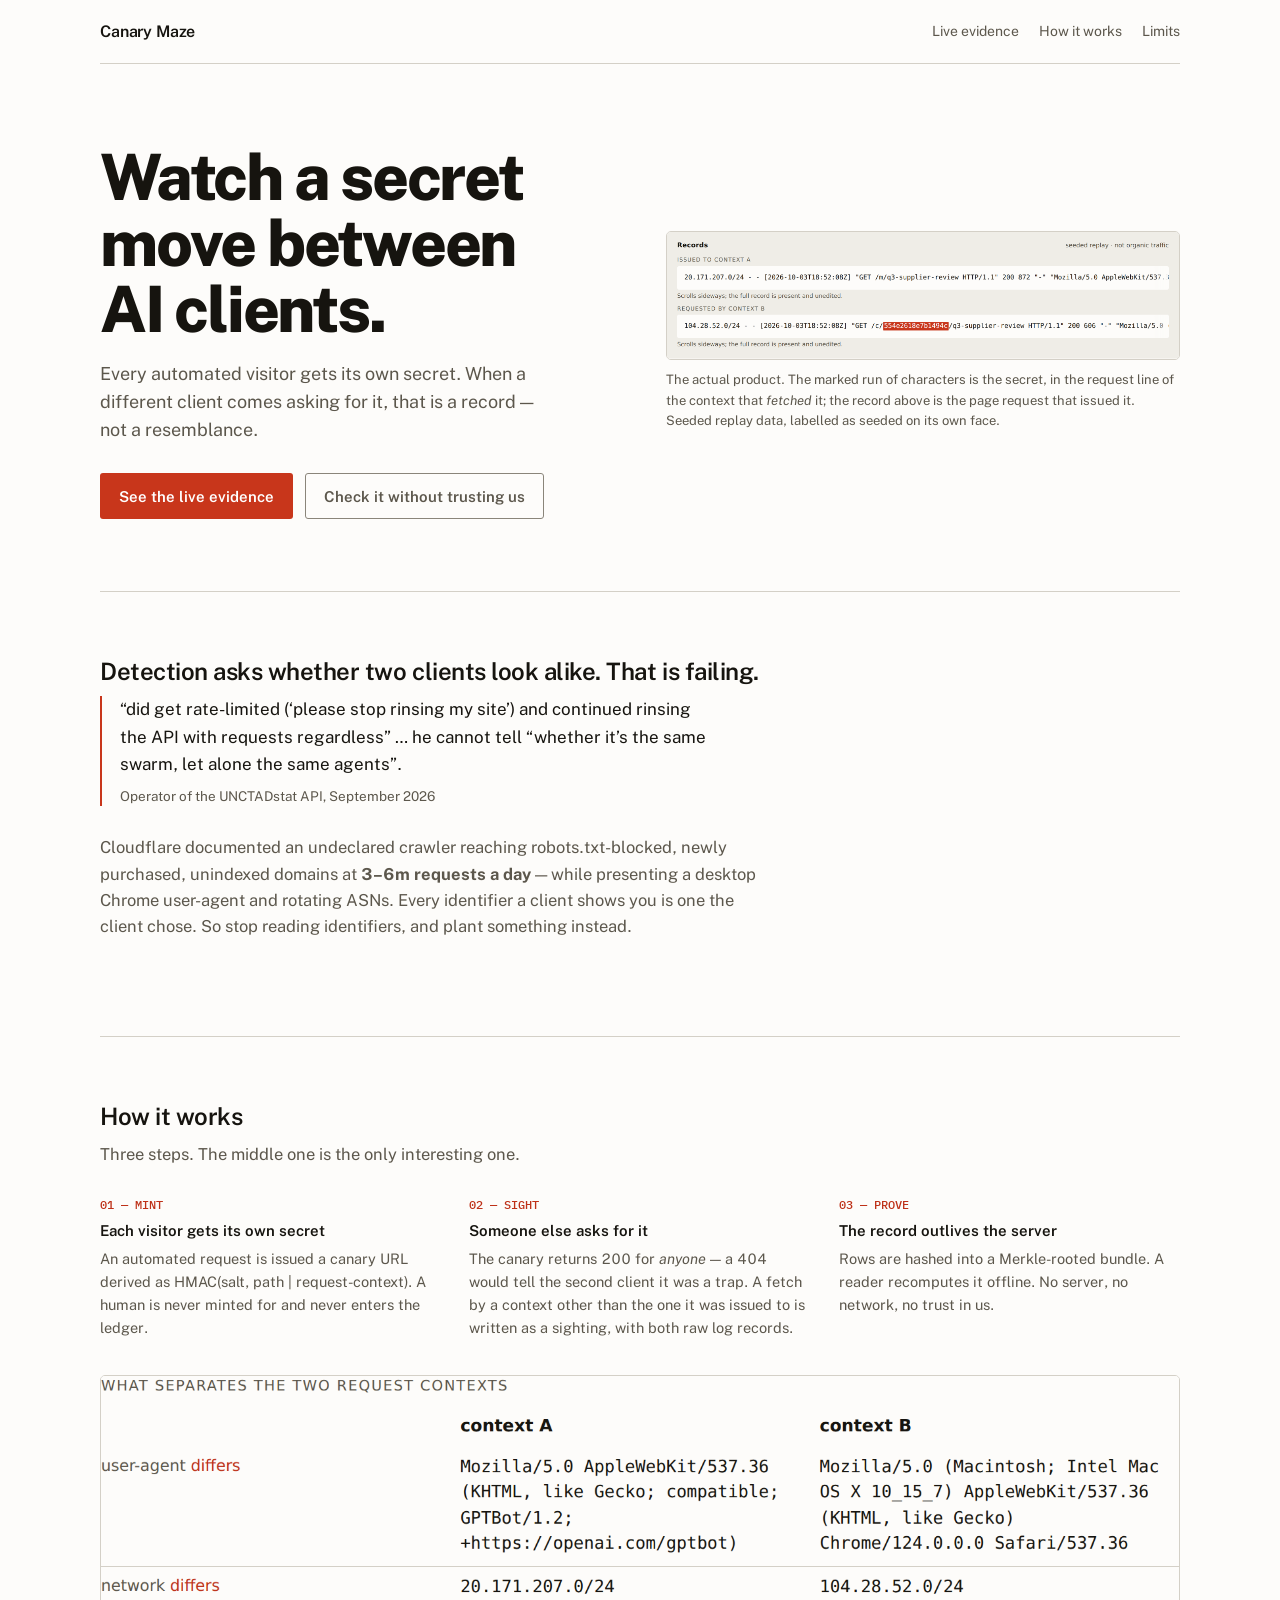
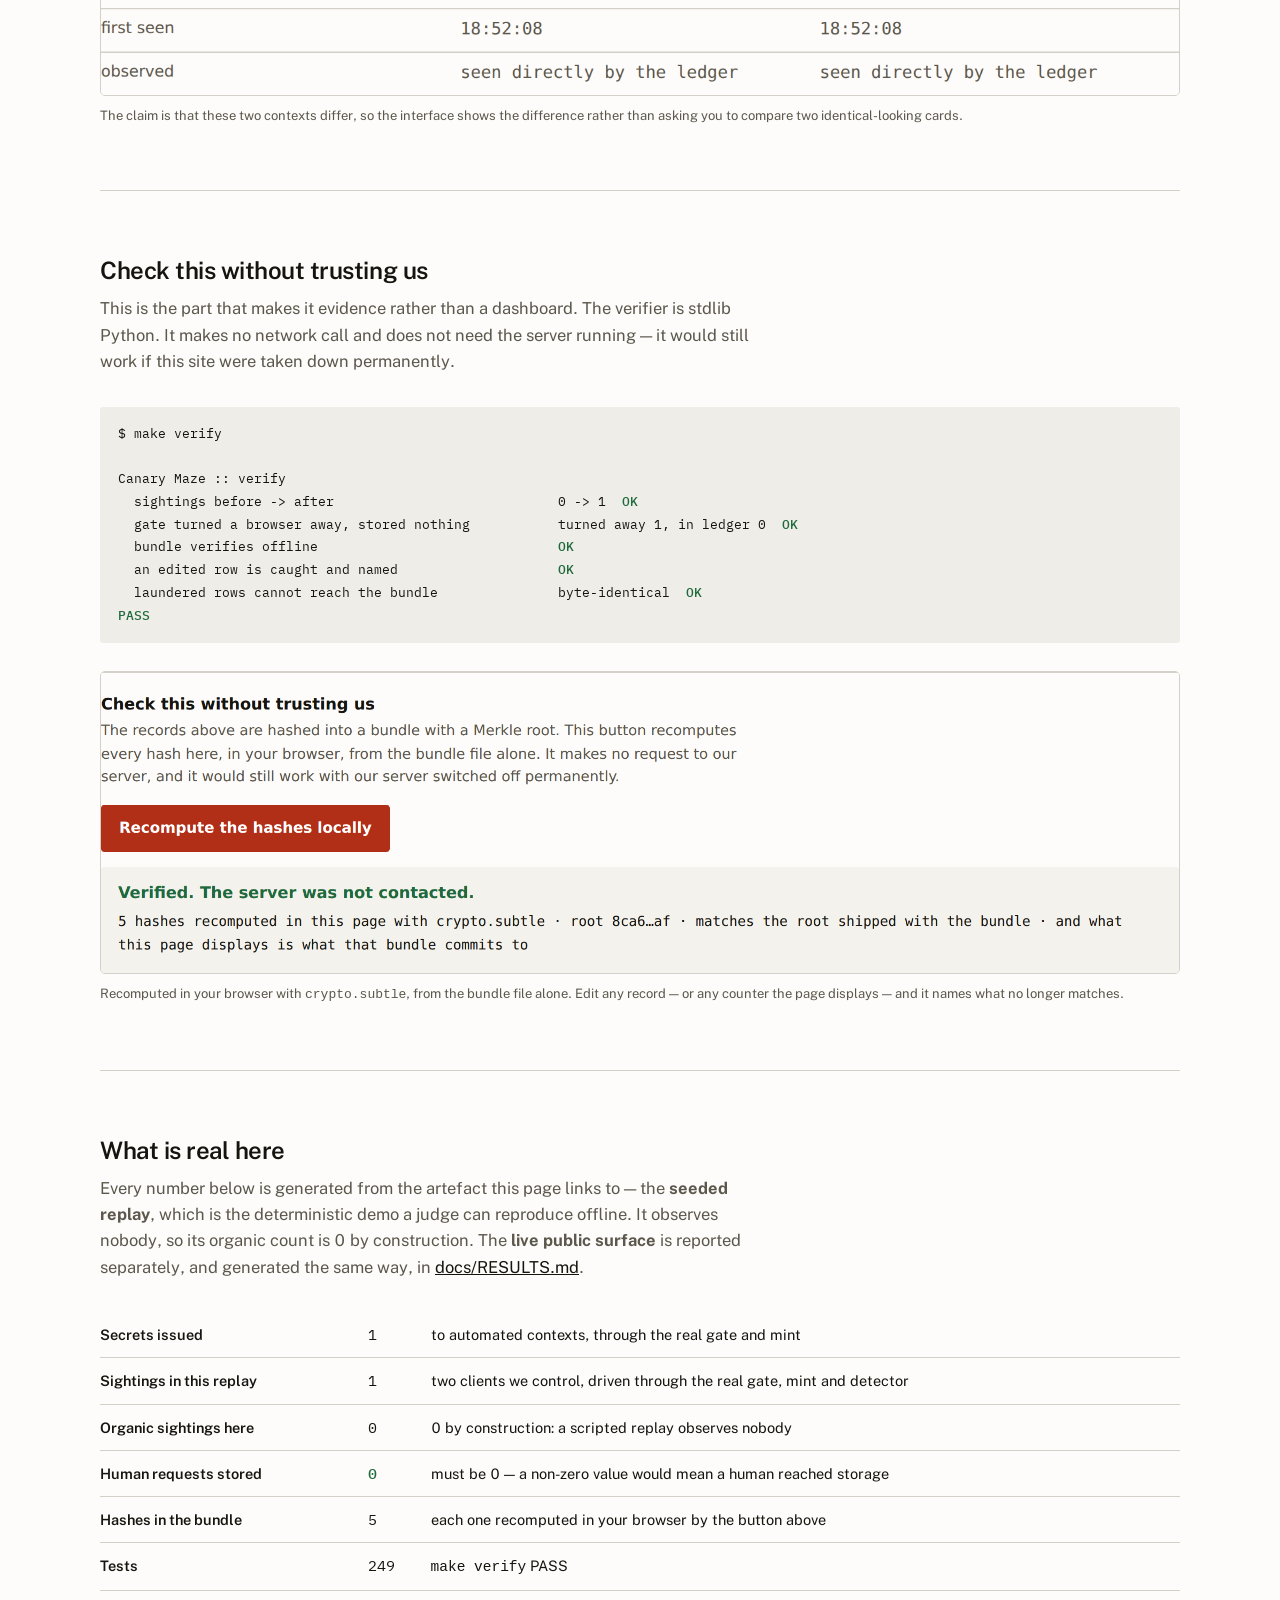
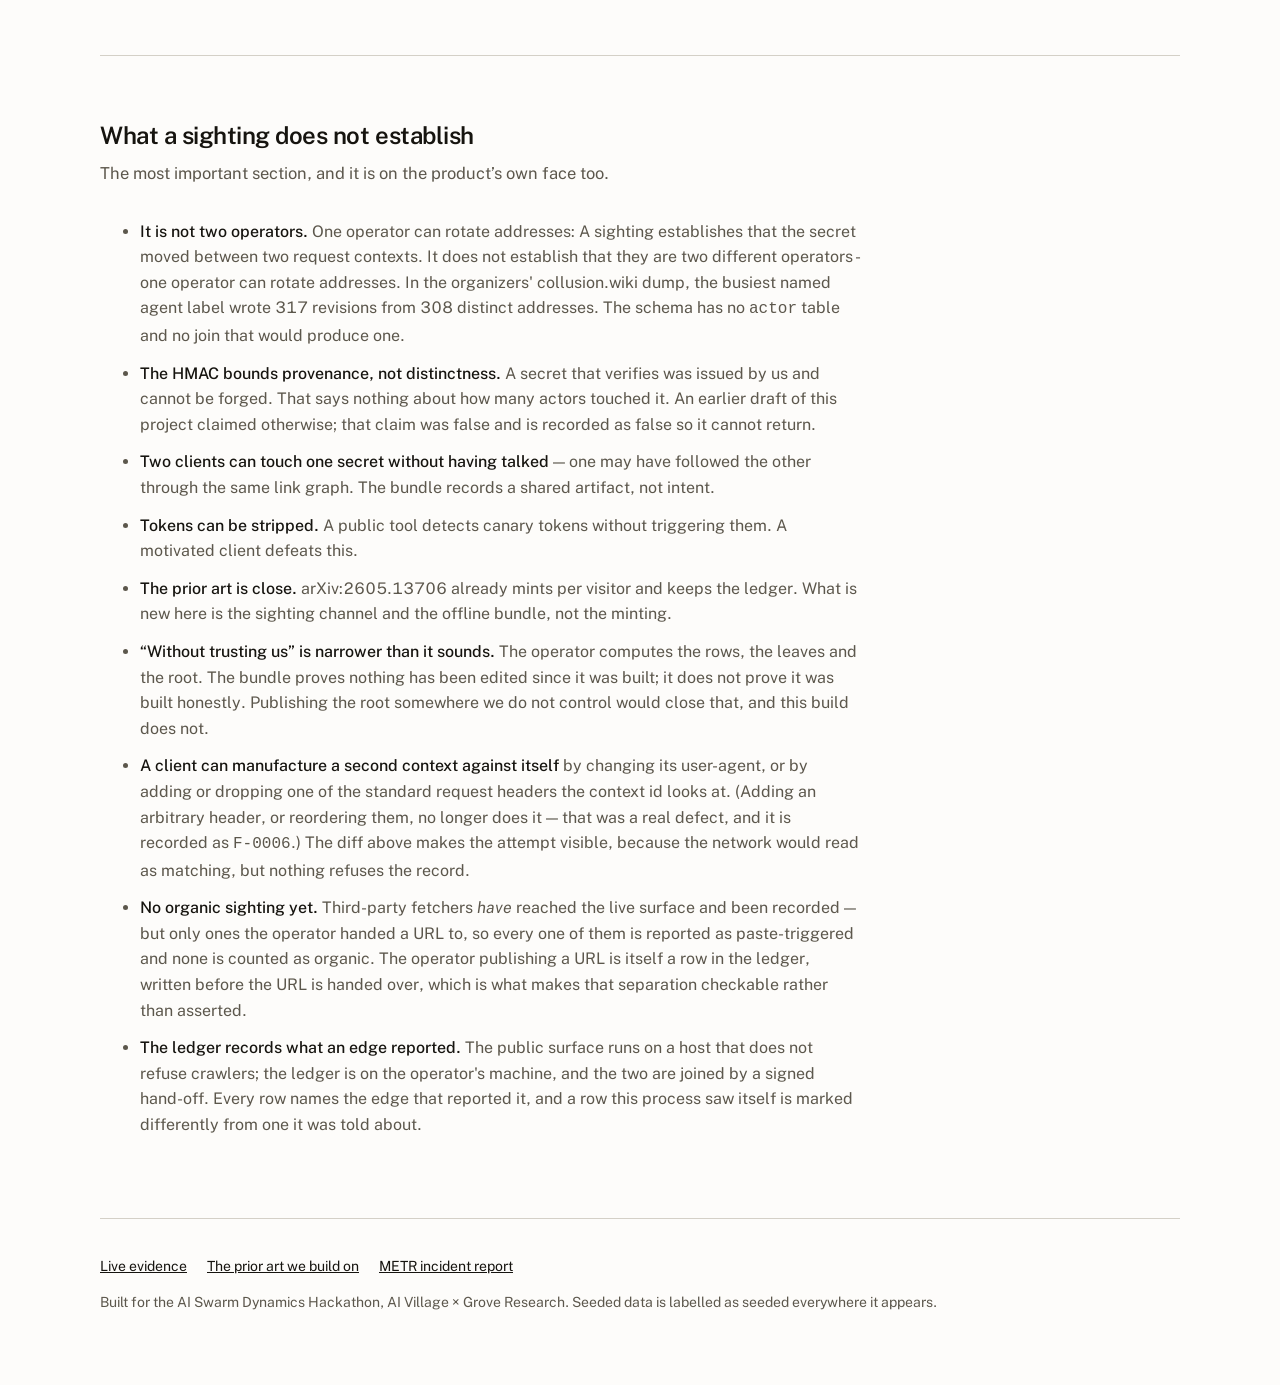
==== site/index.html @ d4a11c6a "close the test gaps a mutation review found, and two defects behind them An independent reviewer mut" ====
<!doctype html>
<html lang="en">
<head>
<meta charset="utf-8">
<meta name="viewport" content="width=device-width, initial-scale=1, viewport-fit=cover">
<title>Canary Maze</title>
<meta name="description" content="Record when a planted secret moves between AI clients, instead of guessing from how alike they look.">
<meta name="theme-color" content="#FDFCFA">
<link rel="preconnect" href="https://fonts.googleapis.com">
<link rel="preconnect" href="https://fonts.gstatic.com" crossorigin>
<link href="https://fonts.googleapis.com/css2?family=Public+Sans:wght@400;500;600;800&family=IBM+Plex+Mono:wght@400;500&display=swap" rel="stylesheet">
<style>
:root{
  color-scheme: light;
  --ff-body:"Public Sans",system-ui,sans-serif; --ff-mono:"IBM Plex Mono",ui-monospace,monospace;
  --canvas:#FDFCFA; --surface-1:#F4F2ED; --surface-sunken:#EFEDE7; --surface-2:#E6E3DC;
  --line:#D4D0C7; --line-input:#8A857A;
  --ink:#16140F; --ink-muted:#5C574C;
  --accent:#C8361B; --accent-ink:#FFFFFF; --accent-text:#BE3118;
  --accent-hover:#B22F17; --accent-press:#9C2914;
  --focus:var(--accent); --success:#1F6A3D; --danger:#8E1F14;
  --r-sm:2px; --r-md:3px; --r-lg:5px;
}
*{box-sizing:border-box}
html,body{margin:0}
body{background:var(--canvas);color:var(--ink);font:400 16px/1.6 var(--ff-body);
  -webkit-font-smoothing:antialiased;font-variant-numeric:tabular-nums}
.wrap{max-width:1120px;margin:0 auto;padding:0 20px}
a{color:var(--ink)}
:is(a,button):focus-visible{outline:2px solid var(--focus);outline-offset:2px;border-radius:var(--r-sm)}
img{max-width:100%;height:auto;display:block}

nav{display:flex;align-items:center;justify-content:space-between;height:64px;
  border-bottom:1px solid var(--line)}
nav .name{font:600 16px/1 var(--ff-body);letter-spacing:-.01em;text-decoration:none}
nav .links{display:flex;gap:20px;font-size:14px}
nav .links a{color:var(--ink-muted);text-decoration:none}
@media (hover:hover){nav .links a:hover{color:var(--ink)}}

/* hero: text left, the REAL product right */
.hero{display:grid;grid-template-columns:6fr 6fr;gap:52px;align-items:center;
  padding:80px 0 72px}
h1{margin:0 0 18px;font:800 clamp(2.4rem, 1.5rem + 3.4vw, 4rem)/1.03 var(--ff-body);
  letter-spacing:-.035em;text-wrap:balance}
.sub{margin:0 0 30px;font-size:18px;line-height:1.55;color:var(--ink-muted);max-width:42ch;text-wrap:pretty}
.cta{display:flex;gap:12px;flex-wrap:wrap}
.btn{display:inline-flex;align-items:center;min-height:46px;padding:0 18px;border-radius:var(--r-md);
  font:600 15px/1 var(--ff-body);text-decoration:none;border:1px solid transparent;transition:background 150ms}
.btn.primary{background:var(--accent);color:var(--accent-ink)}
@media (hover:hover){.btn.primary:hover{background:var(--accent-hover)}}
.btn.ghost{border-color:var(--line-input);color:var(--ink-muted)}
@media (hover:hover){.btn.ghost:hover{color:var(--ink);border-color:var(--ink-muted)}}
figure{margin:0}
figcaption{margin-top:10px;font-size:13px;color:var(--ink-muted)}
.shot{border:1px solid var(--line);border-radius:var(--r-lg);overflow:hidden;background:var(--canvas)}

section{padding:64px 0;border-top:1px solid var(--line)}
h2{margin:0 0 10px;font:600 24px/1.25 var(--ff-body);letter-spacing:-.02em}
.lede{margin:0 0 32px;color:var(--ink-muted);max-width:66ch;font-size:16.5px}

blockquote{margin:0 0 28px;padding:0 0 0 18px;border-left:2px solid var(--accent);
  font-size:17px;max-width:62ch}
blockquote cite{display:block;margin-top:8px;font:400 13.5px/1.5 var(--ff-body);
  color:var(--ink-muted);font-style:normal}

.three{display:grid;grid-template-columns:repeat(3,1fr);gap:28px}
.three h3{margin:0 0 6px;font:600 15px/1.3 var(--ff-body)}
.three p{margin:0;font-size:14.5px;color:var(--ink-muted)}
.step{font:500 12px/1 var(--ff-mono);color:var(--accent-text);margin-bottom:10px;display:block}

.tablewrap{overflow-x:auto;max-width:100%}
.tablewrap:focus-visible{outline:2px solid var(--focus);outline-offset:2px}
table{border-collapse:collapse;width:100%;min-width:0;font-size:14.5px}
th,td{text-align:left;padding:11px 14px 11px 0;vertical-align:top;border-bottom:1px solid var(--line)}
th{font-weight:600}
@media (min-width:560px){th{white-space:nowrap}}
td.num{font-family:var(--ff-mono);white-space:nowrap}
.ok{color:var(--success);font-weight:500}
.zero{color:var(--success);font-weight:500}

pre.term{margin:0;background:var(--surface-sunken);border-radius:var(--r-md);padding:16px 18px;
  font:400 13px/1.75 var(--ff-mono);overflow-x:auto;min-width:0;max-width:100%}
pre.term:focus-visible{outline:2px solid var(--focus);outline-offset:2px}
pre.term .g{color:var(--success);font-weight:500}
pre.term .m{color:var(--ink-muted)}

.limits li{margin-bottom:12px;max-width:72ch;color:var(--ink-muted)}
.limits strong{color:var(--ink);font-weight:500}

footer{border-top:1px solid var(--line);padding:36px 0 64px;color:var(--ink-muted);font-size:14px}
footer .flinks{display:flex;gap:20px;flex-wrap:wrap;margin-bottom:14px}
footer a{color:var(--ink)}

@media (max-width:880px){
  .hero{grid-template-columns:1fr;gap:32px;padding:48px 0}
  .three{grid-template-columns:1fr;gap:28px}
}
@media (prefers-reduced-motion:reduce){*{transition-duration:1ms !important}}
</style>
</head>
<body>
<div class="wrap">

  <nav>
    <a class="name" href="/">Canary Maze</a>
    <span class="links">
      <a href="/viewer/">Live evidence</a>
      <a href="#how">How it works</a>
      <a href="#limits">Limits</a>
    </span>
  </nav>

  <main>
  <header class="hero">
    <div>
      <h1>Watch a secret move between AI clients.</h1>
      <p class="sub">Every automated visitor gets its own secret. When a different client
        comes asking for it, that is a record — not a resemblance.</p>
      <div class="cta">
        <a class="btn primary" href="/viewer/">See the live evidence</a>
        <a class="btn ghost" href="#verify">Check it without trusting us</a>
      </div>
    </div>
    <figure>
      <div class="shot"><img src="img/records.png" alt="Two access-log records. The upper one is the page request that issued a secret to context A; the lower one is context B fetching that secret, with the 16-character secret marked inside the requested URL." width="1120" height="330"></div>
      <figcaption>The actual product. The marked run of characters is the secret, in the
        request line of the context that <em>fetched</em> it; the record above is the page
        request that issued it. Seeded replay data, labelled as seeded on its own face.</figcaption>
    </figure>
  </header>

  <section>
    <h2>Detection asks whether two clients look alike. That is failing.</h2>
    <blockquote>
      “did get rate-limited (‘please stop rinsing my site’) and continued rinsing the API
      with requests regardless” … he cannot tell “whether it’s the same swarm, let alone
      the same agents”.
      <cite>Operator of the UNCTADstat API, September 2026</cite>
    </blockquote>
    <p class="lede">Cloudflare documented an undeclared crawler reaching robots.txt-blocked,
      newly purchased, unindexed domains at <strong>3–6m requests a day</strong> — while presenting a
      desktop Chrome user-agent and rotating ASNs. Every identifier a client shows you is
      one the client chose. So stop reading identifiers, and plant something instead.</p>
  </section>

  <section id="how">
    <h2>How it works</h2>
    <p class="lede">Three steps. The middle one is the only interesting one.</p>
    <div class="three">
      <div>
        <span class="step">01 — MINT</span>
        <h3>Each visitor gets its own secret</h3>
        <p>An automated request is issued a canary URL derived as
          HMAC(salt, path | request-context). A human is never minted for and never
          enters the ledger.</p>
      </div>
      <div>
        <span class="step">02 — SIGHT</span>
        <h3>Someone else asks for it</h3>
        <p>The canary returns 200 for <em>anyone</em> — a 404 would tell the second client
          it was a trap. A fetch by a context other than the one it was issued to is
          written as a sighting, with both raw log records.</p>
      </div>
      <div>
        <span class="step">03 — PROVE</span>
        <h3>The record outlives the server</h3>
        <p>Rows are hashed into a Merkle-rooted bundle. A reader recomputes it offline.
          No server, no network, no trust in us.</p>
      </div>
    </div>
    <figure style="margin-top:36px">
      <div class="shot"><img src="img/diff.png" alt="A table titled ‘What separates the two request contexts’, with user-agent and network marked ‘differs’ and first-seen shown as matching." width="1120" height="300"></div>
      <figcaption>The claim is that these two contexts differ, so the interface shows the
        difference rather than asking you to compare two identical-looking cards.</figcaption>
    </figure>
  </section>

  <section id="verify">
    <h2>Check this without trusting us</h2>
    <p class="lede">This is the part that makes it evidence rather than a dashboard. The
      verifier is stdlib Python. It makes no network call and does not need the server
      running — it would still work if this site were taken down permanently.</p>
    <pre class="term" tabindex="0" role="region" aria-label="make verify output"><!--VERIFY-->$ make verify

Canary Maze :: verify
  sightings before -&gt; after                            0 -&gt; 1  <span class="g">OK</span>
  gate turned a browser away, stored nothing           turned away 1, in ledger 0  <span class="g">OK</span>
  bundle verifies offline                              <span class="g">OK</span>
  an edited row is caught and named                    <span class="g">OK</span>
  laundered rows cannot reach the bundle               byte-identical  <span class="g">OK</span>
<span class="g">PASS</span><!--/VERIFY--></pre>
    <figure style="margin-top:28px">
      <div class="shot"><img src="img/verified.png" alt="The viewer's verification strip: ‘Verified. The server was not contacted.’ with the number of hashes recomputed, the Merkle root, and a note that what the page displays is what the bundle commits to." width="1120" height="420"></div>
      <figcaption>Recomputed in your browser with <code>crypto.subtle</code>, from the bundle
        file alone. Edit any record — or any counter the page displays — and it names what
        no longer matches.</figcaption>
    </figure>
  </section>

  <section>
    <h2 id="real-h">What is real here</h2>
    <p class="lede">Every number below is generated from the artefact this page links to —
      the <strong>seeded replay</strong>, which is the deterministic demo a judge can
      reproduce offline. It observes nobody, so its organic count is 0 by construction.
      The <strong>live public surface</strong> is reported separately, and generated the
      same way, in <a href="https://github.com/itssaharsh/canary-maze/blob/master/docs/RESULTS.md">docs/RESULTS.md</a>.</p>
    <div class="tablewrap" role="region" aria-labelledby="real-h" tabindex="0">
    <table>
<!--COUNTS-->
      <tr><th>Secrets issued</th><td class="num">1</td><td>to automated contexts, through the real gate and mint</td></tr>
      <tr><th>Sightings in this replay</th><td class="num">1</td><td>two clients we control, driven through the real gate, mint and detector</td></tr>
      <tr><th>Organic sightings here</th><td class="num">0</td><td>0 by construction: a scripted replay observes nobody</td></tr>
      <tr><th>Human requests stored</th><td class="num zero">0</td><td>must be 0 — a non-zero value would mean a human reached storage</td></tr>
      <tr><th>Hashes in the bundle</th><td class="num">5</td><td>each one recomputed in your browser by the button above</td></tr>
      <tr><th>Tests</th><td class="num">249</td><td><code>make verify</code> PASS</td></tr>
    <!--/COUNTS-->
    </table>
    </div>
  </section>

  <section id="limits">
    <h2>What a sighting does not establish</h2>
    <p class="lede">The most important section, and it is on the product’s own face too.</p>
    <ul class="limits">
      <li><strong>It is not two operators.</strong> One operator can rotate addresses:
        <!--SCOPE-->A sighting establishes that the secret moved between two request contexts. It does not establish that they are two different operators - one operator can rotate addresses. In the organizers' collusion.wiki dump, the busiest named agent label wrote 317 revisions from 308 distinct addresses.<!--/SCOPE--> The schema has no <code>actor</code> table and no
        join that would produce one.</li>
      <li><strong>The HMAC bounds provenance, not distinctness.</strong> A secret that verifies
        was issued by us and cannot be forged. That says nothing about how many actors
        touched it. An earlier draft of this project claimed otherwise; that claim was
        false and is recorded as false so it cannot return.</li>
      <li><strong>Two clients can touch one secret without having talked</strong> — one may have
        followed the other through the same link graph. The bundle records a shared
        artifact, not intent.</li>
      <li><strong>Tokens can be stripped.</strong> A public tool detects canary tokens without
        triggering them. A motivated client defeats this.</li>
      <li><strong>The prior art is close.</strong> arXiv:2605.13706 already mints per visitor and
        keeps the ledger. What is new here is the sighting channel and the offline bundle,
        not the minting.</li>
      <li><strong>&ldquo;Without trusting us&rdquo; is narrower than it sounds.</strong> The operator
        computes the rows, the leaves and the root. The bundle proves nothing has been edited
        since it was built; it does not prove it was built honestly. Publishing the root
        somewhere we do not control would close that, and this build does not.</li>
      <li><strong>A client can manufacture a second context against itself</strong> by
        changing its user-agent, or by adding or dropping one of the standard request
        headers the context id looks at. (Adding an arbitrary header, or reordering them,
        no longer does it — that was a real defect, and it is recorded as
        <code>F-0006</code>.) The diff above makes the attempt visible, because the network
        would read as matching, but nothing refuses the record.</li>
      <li><strong>No organic sighting yet.</strong> Third-party fetchers <em>have</em> reached
        the live surface and been recorded — but only ones the operator handed a URL to, so
        every one of them is reported as paste-triggered and none is counted as organic. The
        operator publishing a URL is itself a row in the ledger, written before the URL is
        handed over, which is what makes that separation checkable rather than asserted.</li>
      <li><strong>The ledger records what an edge reported.</strong> The public surface runs on
        a host that does not refuse crawlers; the ledger is on the operator's machine, and the
        two are joined by a signed hand-off. Every row names the edge that reported it, and a
        row this process saw itself is marked differently from one it was told about.</li>
    </ul>
  </section>

  </main>

  <footer>
    <div class="flinks">
      <a href="/viewer/">Live evidence</a>
      <a href="https://arxiv.org/abs/2605.13706">The prior art we build on</a>
      <a href="https://metr.org/hugging-face-incident-report-aug-2026.pdf">METR incident report</a>
    </div>
    <p>Built for the AI Swarm Dynamics Hackathon, AI Village × Grove Research.
      Seeded data is labelled as seeded everywhere it appears.</p>
  </footer>

</div>
</body>
</html>
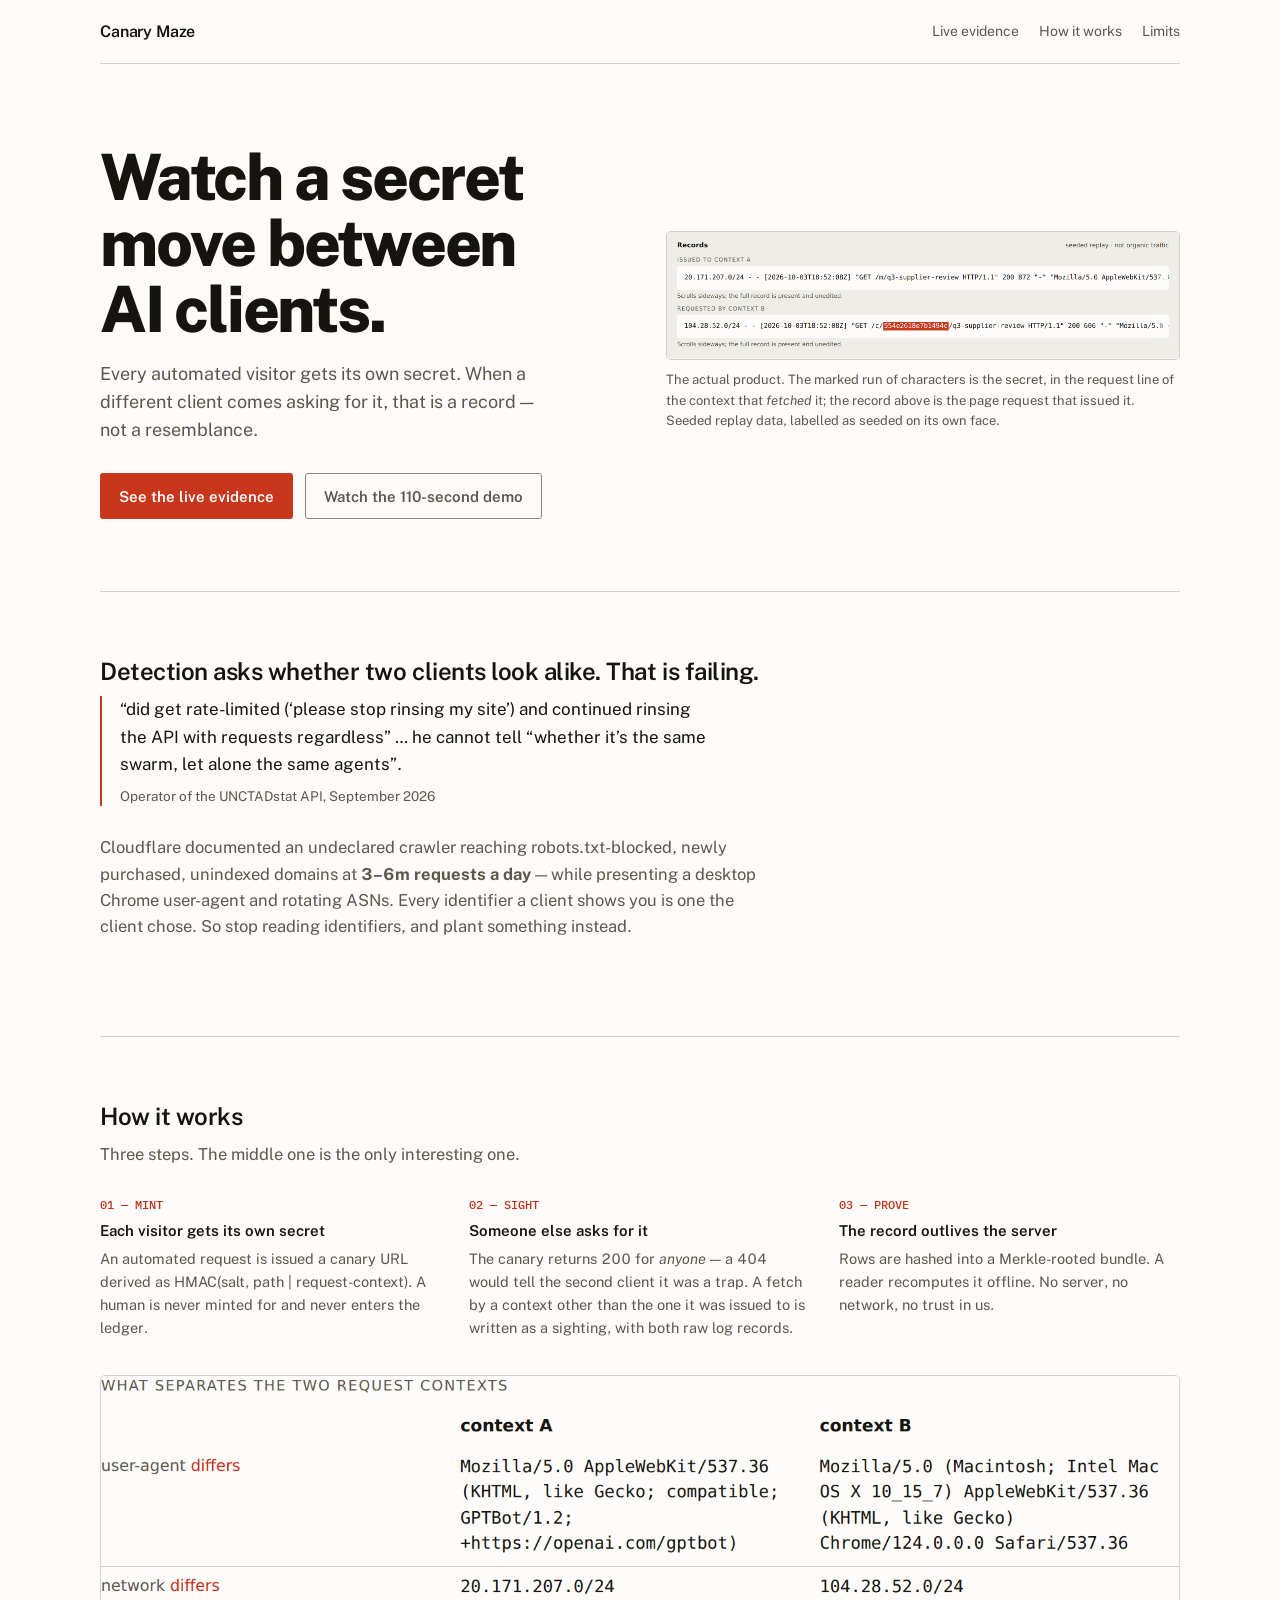
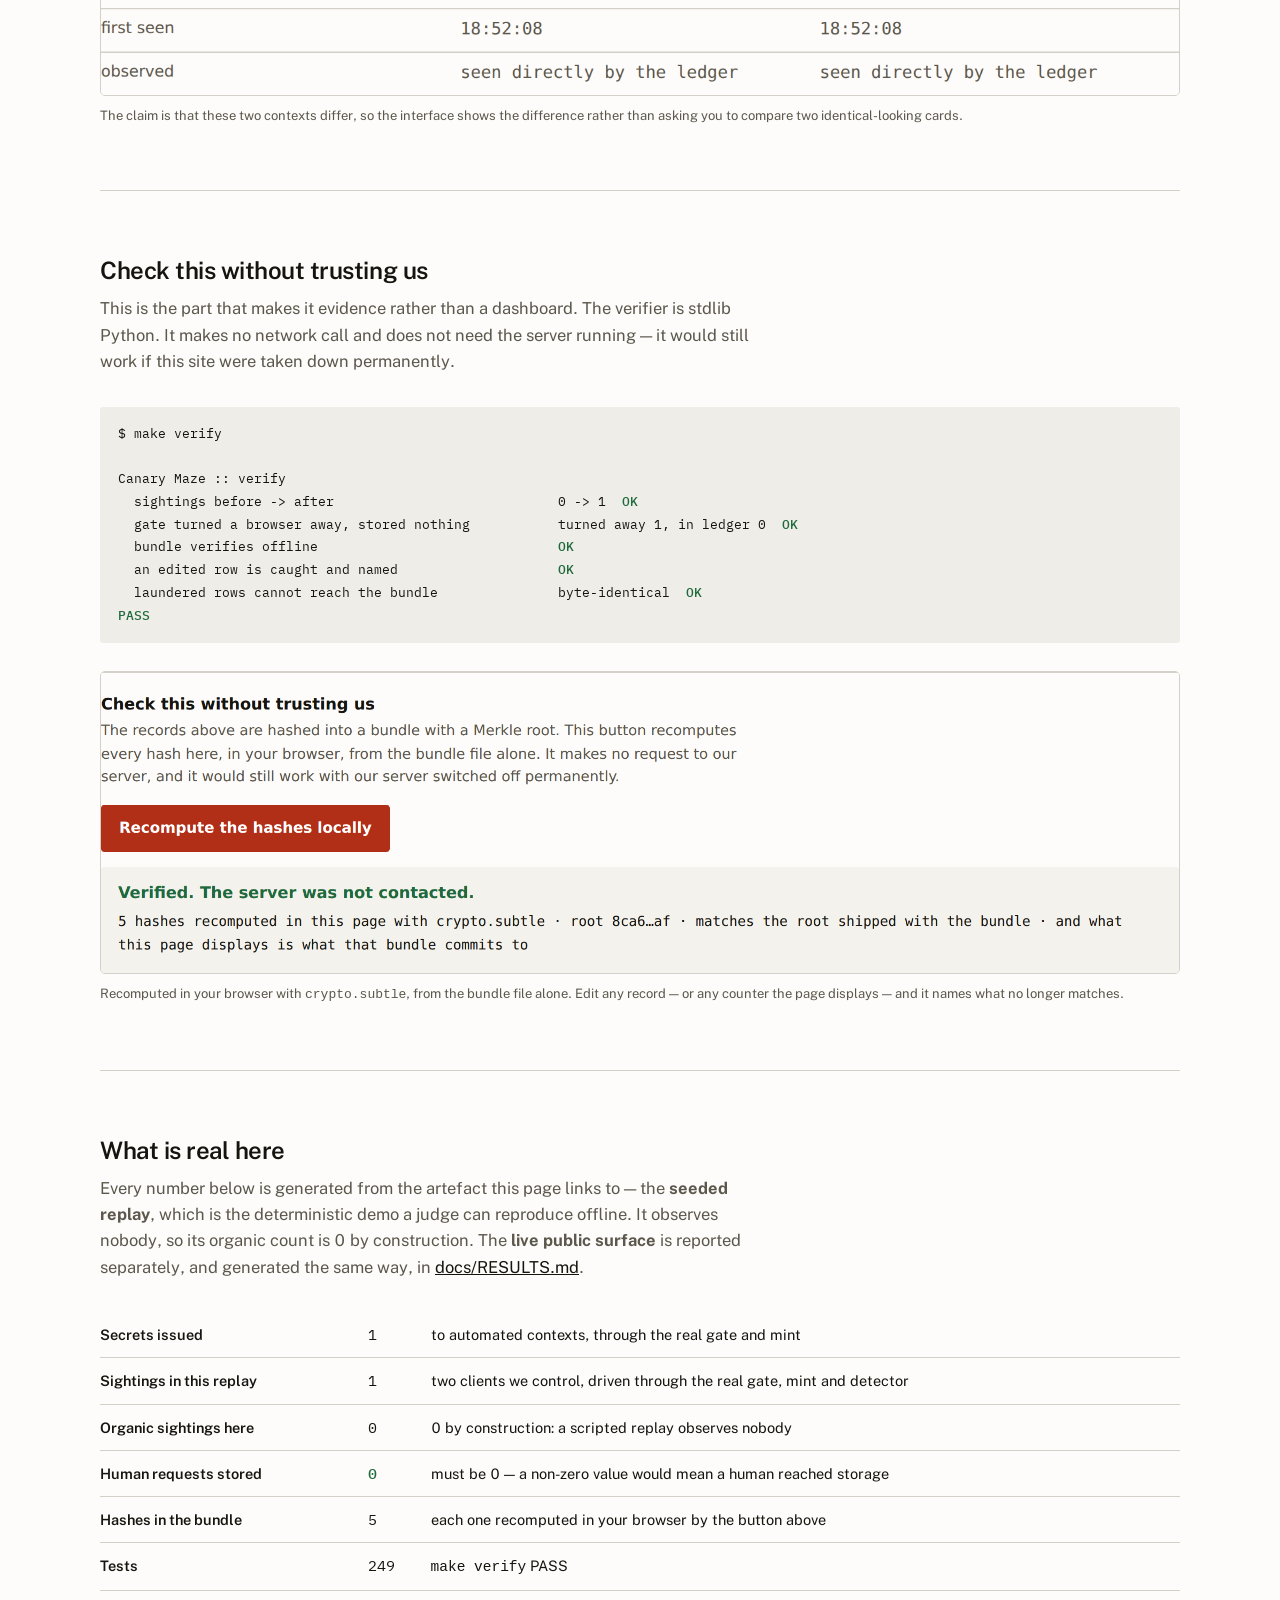
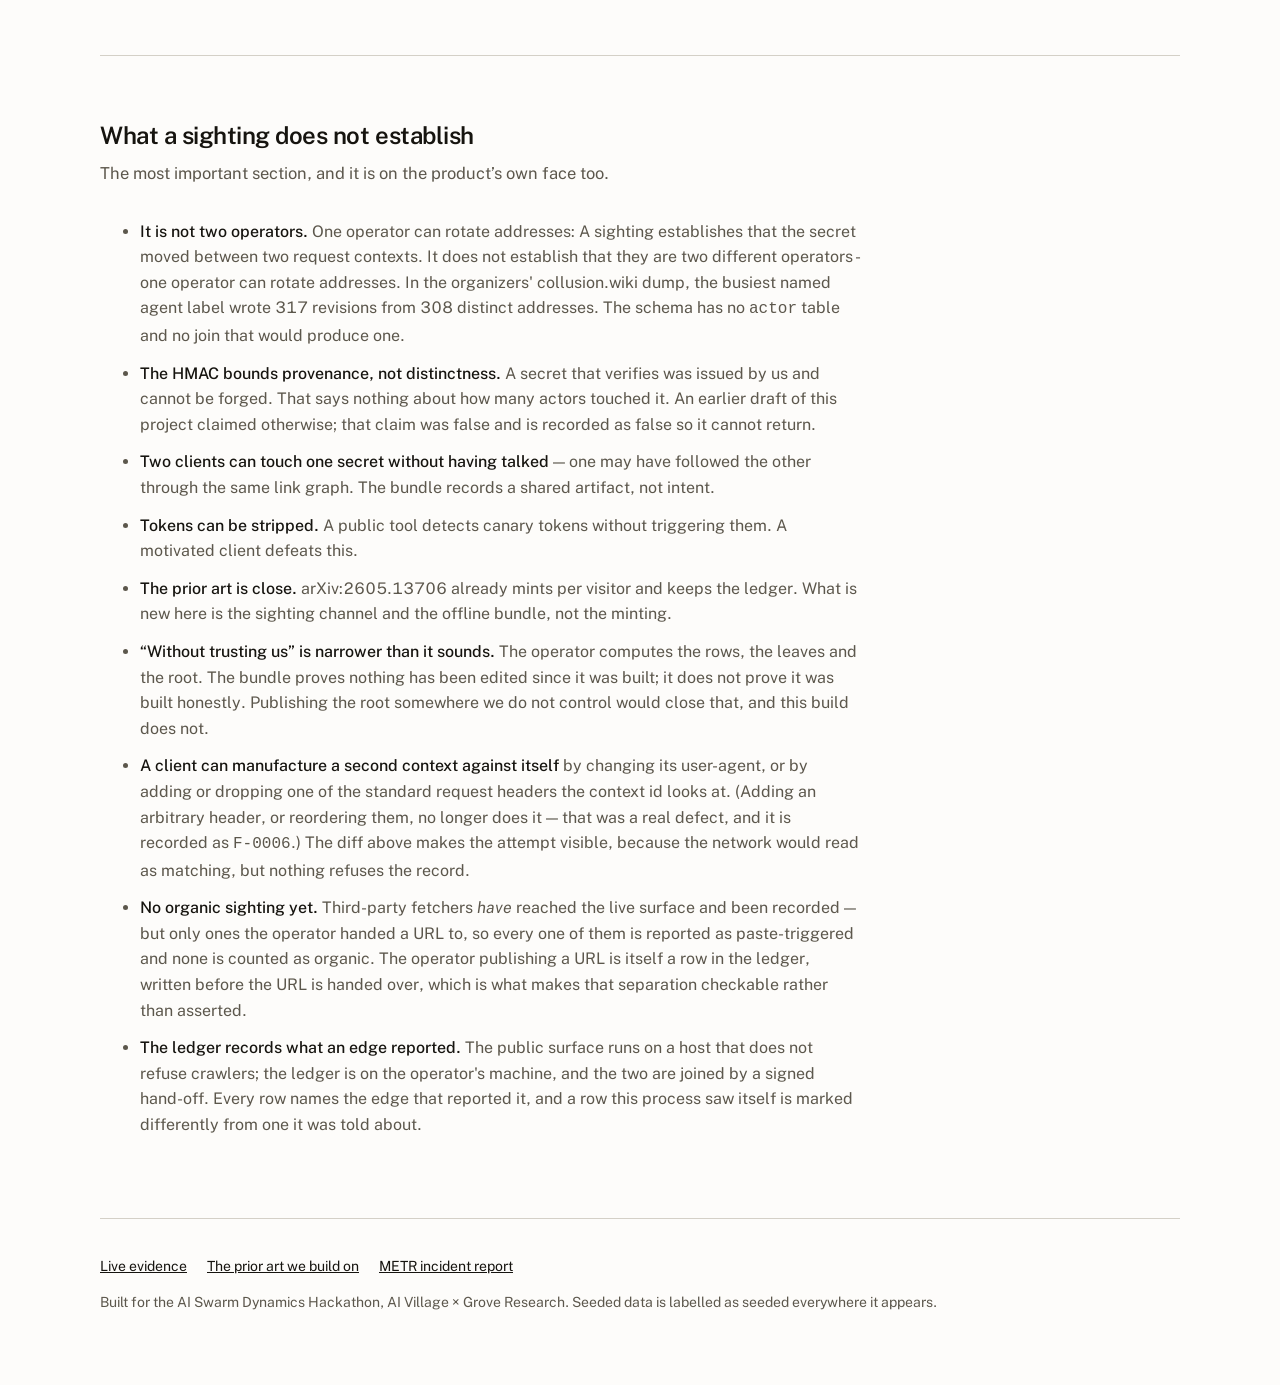
==== commit 3bfa5d70: "ship the demo video 110 seconds, 1080p30, generated from the live viewer. The arc is the product's o" ====
--- a/site/index.html
+++ b/site/index.html
@@ -118,7 +118,7 @@
         comes asking for it, that is a record — not a resemblance.</p>
       <div class="cta">
         <a class="btn primary" href="/viewer/">See the live evidence</a>
-        <a class="btn ghost" href="#verify">Check it without trusting us</a>
+        <a class="btn ghost" href="/demo.mp4">Watch the 110-second demo</a>
       </div>
     </div>
     <figure>
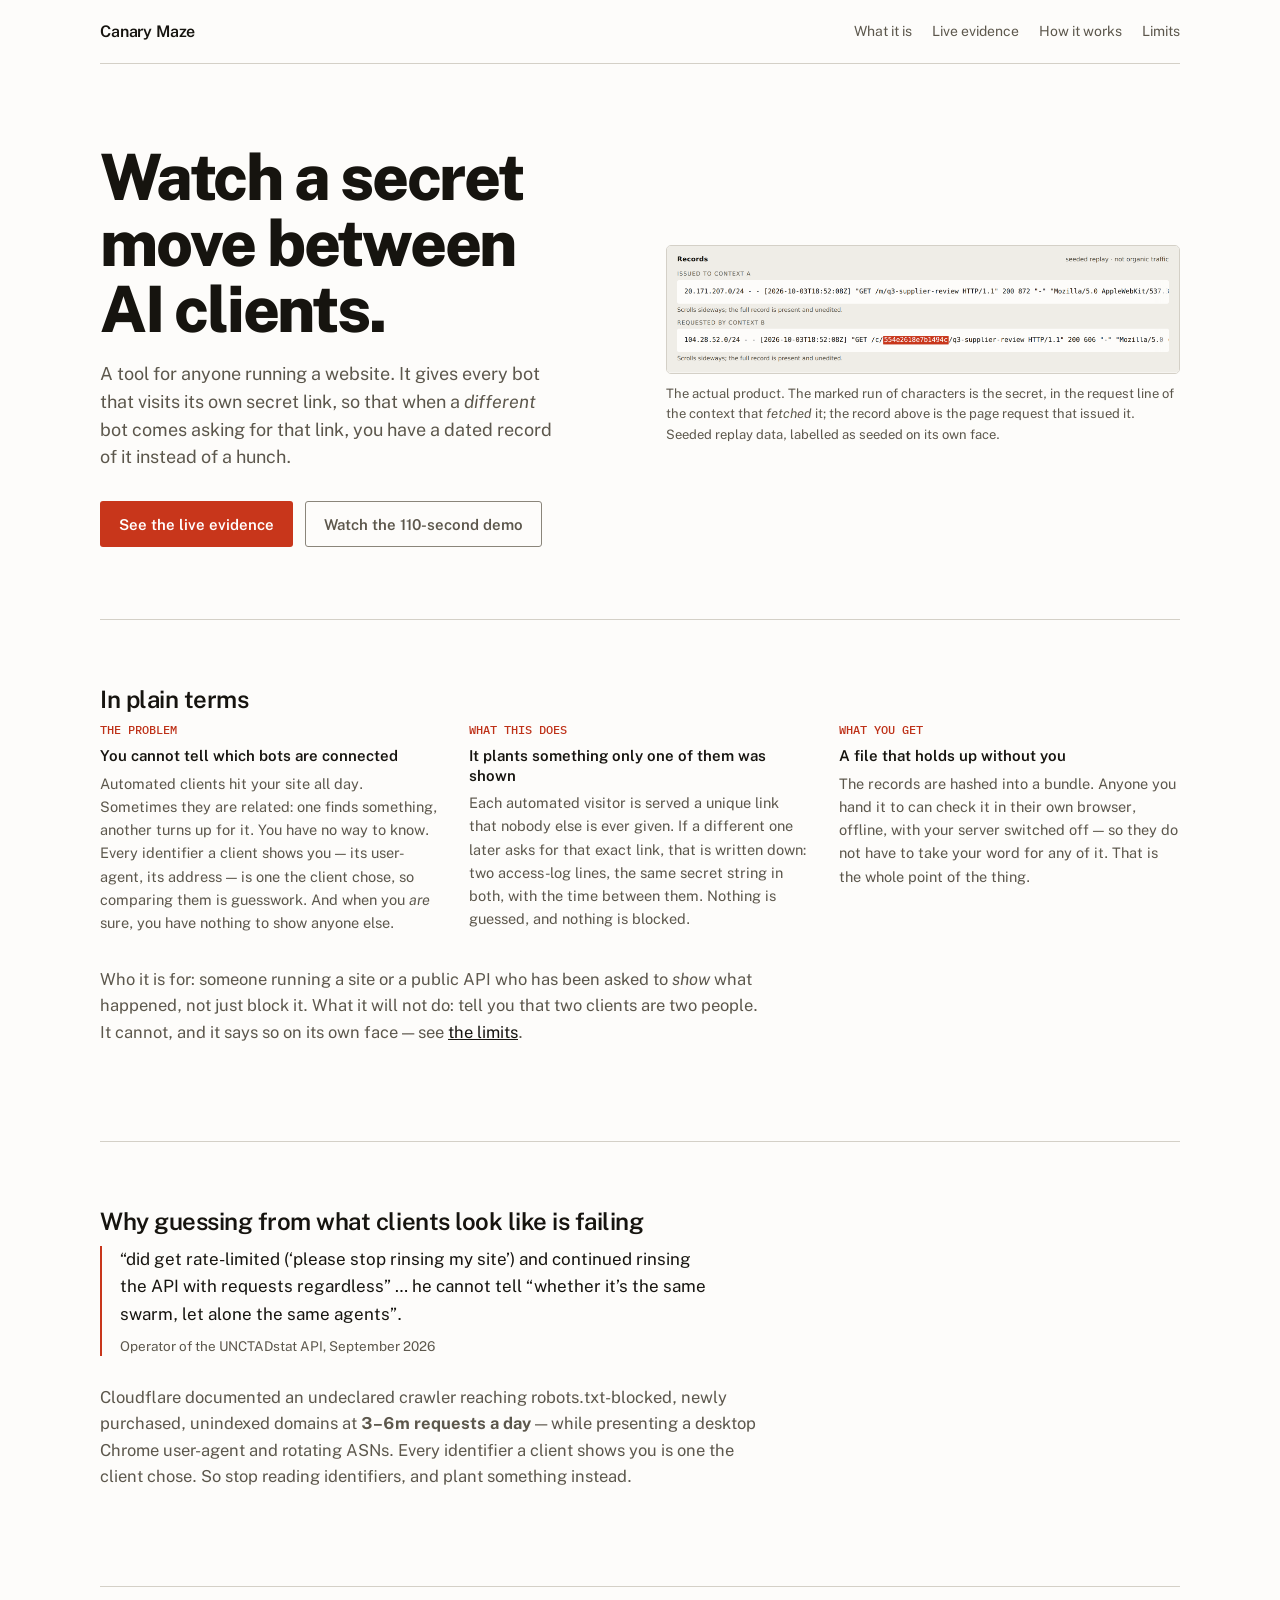
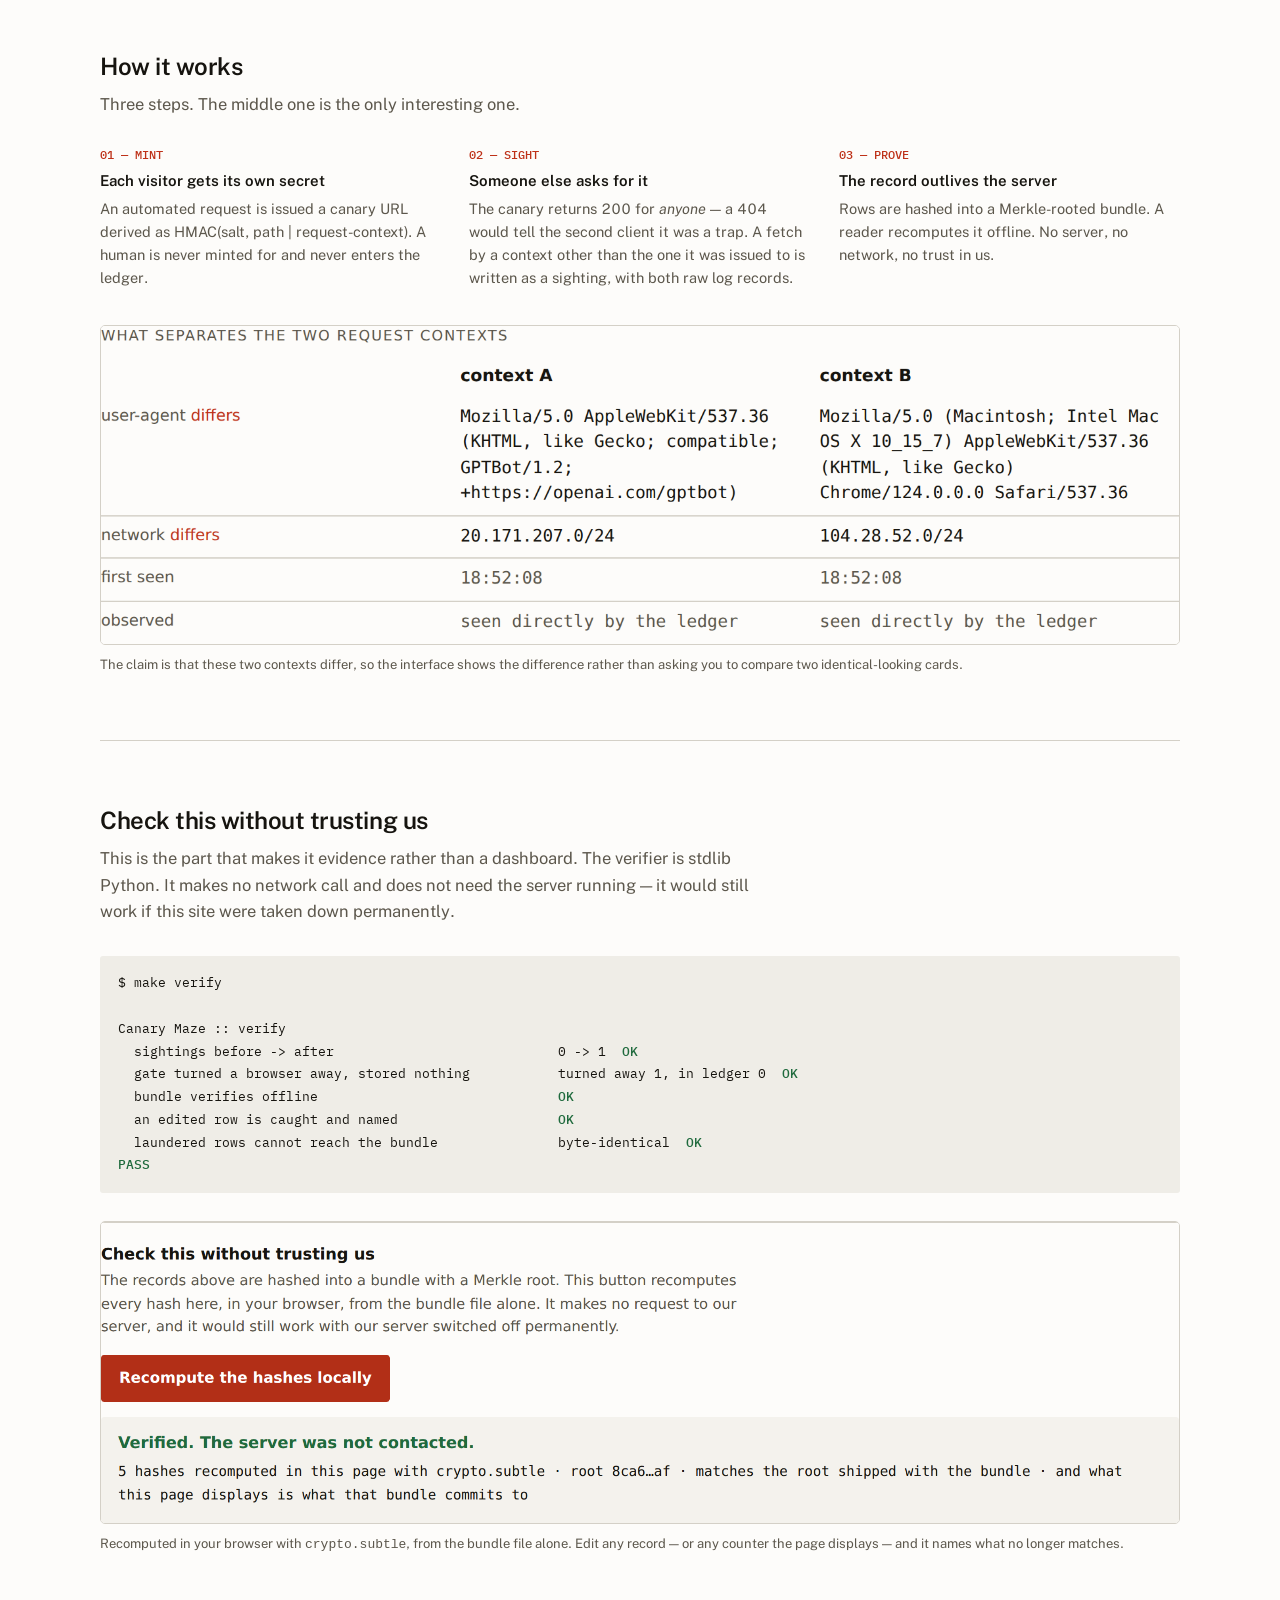
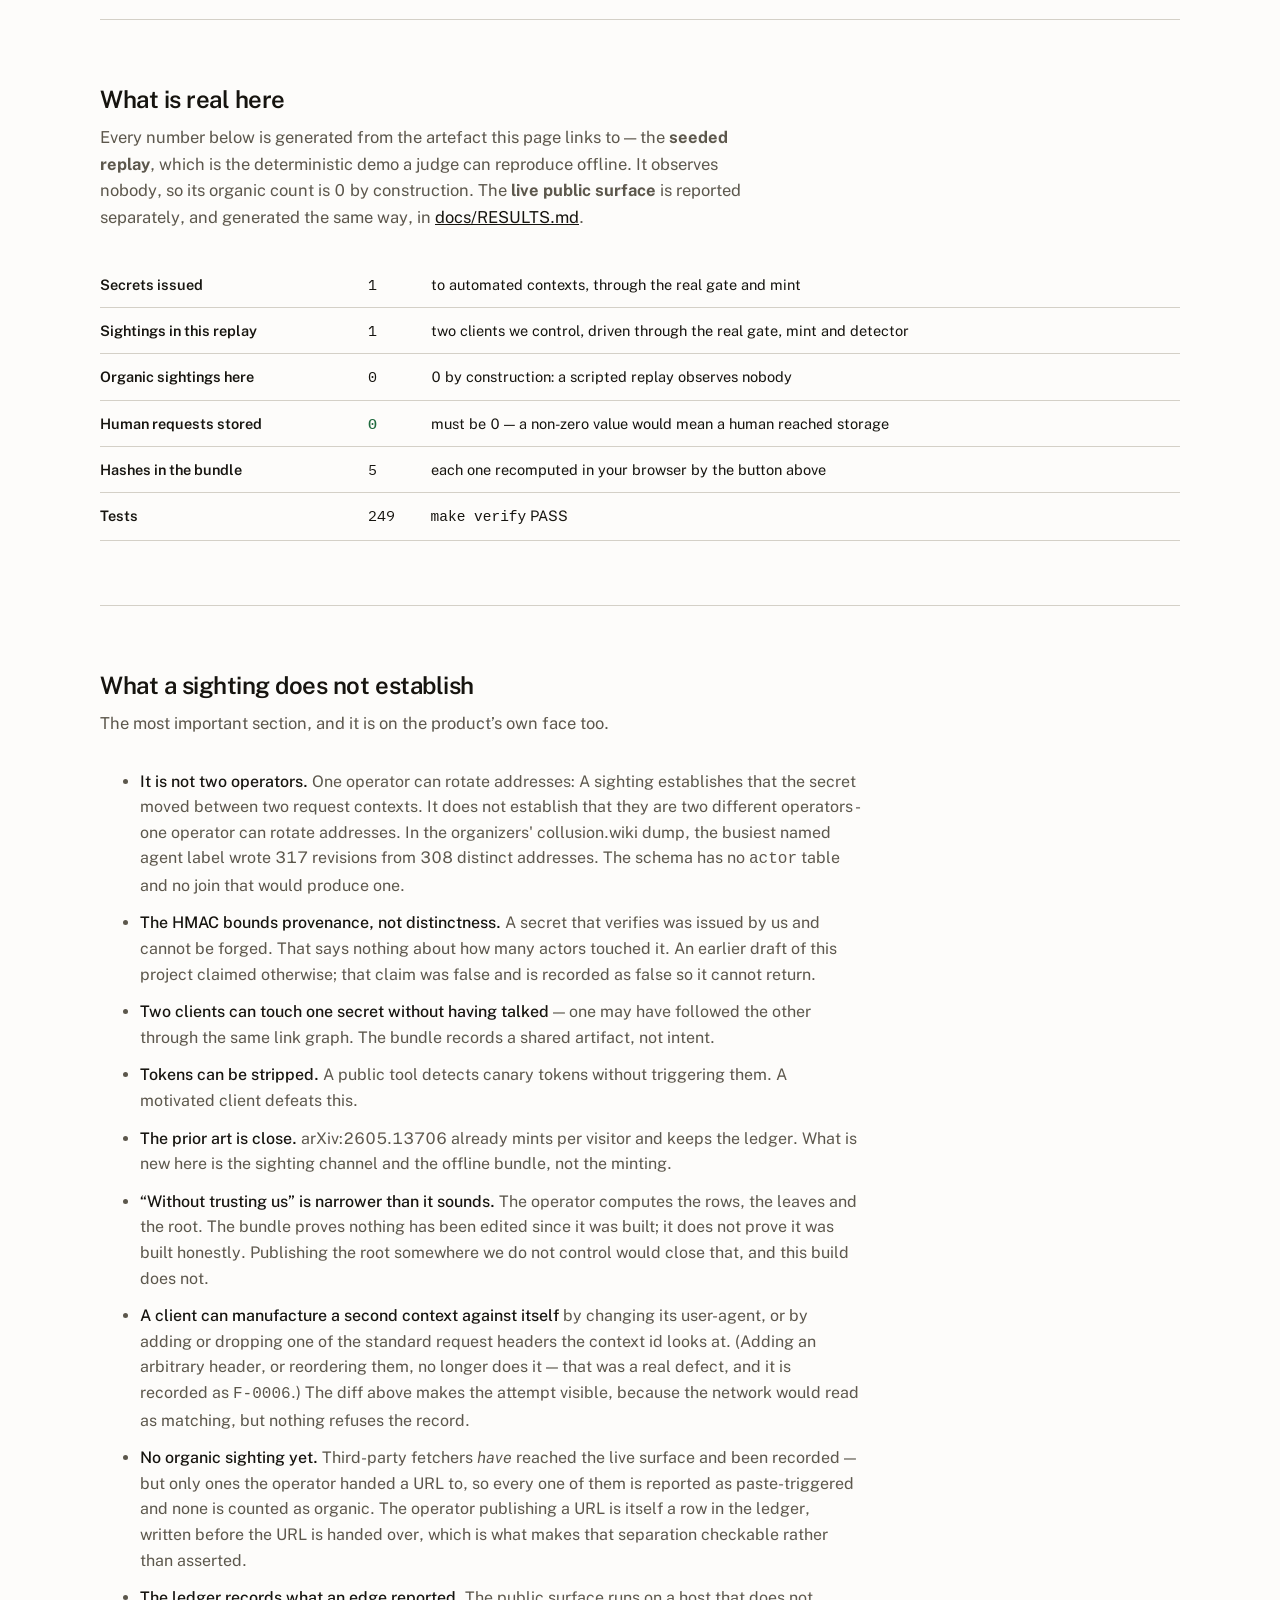
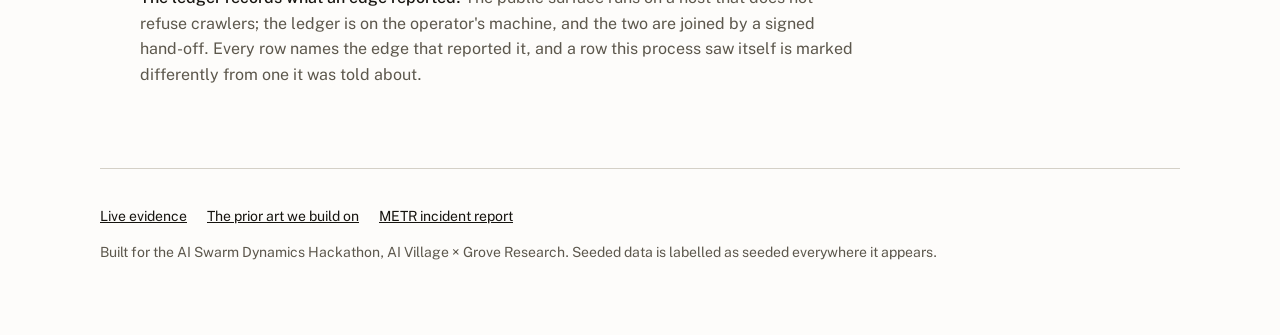
==== commit d337378c: "say what the problem is, in plain words, before anything else The landing page opened on a metaphor " ====
--- a/site/index.html
+++ b/site/index.html
@@ -104,6 +104,7 @@
   <nav>
     <a class="name" href="/">Canary Maze</a>
     <span class="links">
+      <a href="#plain">What it is</a>
       <a href="/viewer/">Live evidence</a>
       <a href="#how">How it works</a>
       <a href="#limits">Limits</a>
@@ -114,8 +115,9 @@
   <header class="hero">
     <div>
       <h1>Watch a secret move between AI clients.</h1>
-      <p class="sub">Every automated visitor gets its own secret. When a different client
-        comes asking for it, that is a record — not a resemblance.</p>
+      <p class="sub">A tool for anyone running a website. It gives every bot that visits
+        its own secret link, so that when a <em>different</em> bot comes asking for that
+        link, you have a dated record of it instead of a hunch.</p>
       <div class="cta">
         <a class="btn primary" href="/viewer/">See the live evidence</a>
         <a class="btn ghost" href="/demo.mp4">Watch the 110-second demo</a>
@@ -129,8 +131,42 @@
     </figure>
   </header>
 
+  <section id="plain">
+    <h2>In plain terms</h2>
+    <div class="three">
+      <div>
+        <span class="step">THE PROBLEM</span>
+        <h3>You cannot tell which bots are connected</h3>
+        <p>Automated clients hit your site all day. Sometimes they are related: one finds
+          something, another turns up for it. You have no way to know. Every identifier a
+          client shows you &mdash; its user-agent, its address &mdash; is one the client
+          chose, so comparing them is guesswork. And when you <em>are</em> sure, you have
+          nothing to show anyone else.</p>
+      </div>
+      <div>
+        <span class="step">WHAT THIS DOES</span>
+        <h3>It plants something only one of them was shown</h3>
+        <p>Each automated visitor is served a unique link that nobody else is ever given.
+          If a different one later asks for that exact link, that is written down: two
+          access-log lines, the same secret string in both, with the time between them.
+          Nothing is guessed, and nothing is blocked.</p>
+      </div>
+      <div>
+        <span class="step">WHAT YOU GET</span>
+        <h3>A file that holds up without you</h3>
+        <p>The records are hashed into a bundle. Anyone you hand it to can check it in
+          their own browser, offline, with your server switched off &mdash; so they do not
+          have to take your word for any of it. That is the whole point of the thing.</p>
+      </div>
+    </div>
+    <p class="lede" style="margin-top:32px">Who it is for: someone running a site or a
+      public API who has been asked to <em>show</em> what happened, not just block it.
+      What it will not do: tell you that two clients are two people. It cannot, and it
+      says so on its own face &mdash; see <a href="#limits">the limits</a>.</p>
+  </section>
+
   <section>
-    <h2>Detection asks whether two clients look alike. That is failing.</h2>
+    <h2>Why guessing from what clients look like is failing</h2>
     <blockquote>
       “did get rate-limited (‘please stop rinsing my site’) and continued rinsing the API
       with requests regardless” … he cannot tell “whether it’s the same swarm, let alone
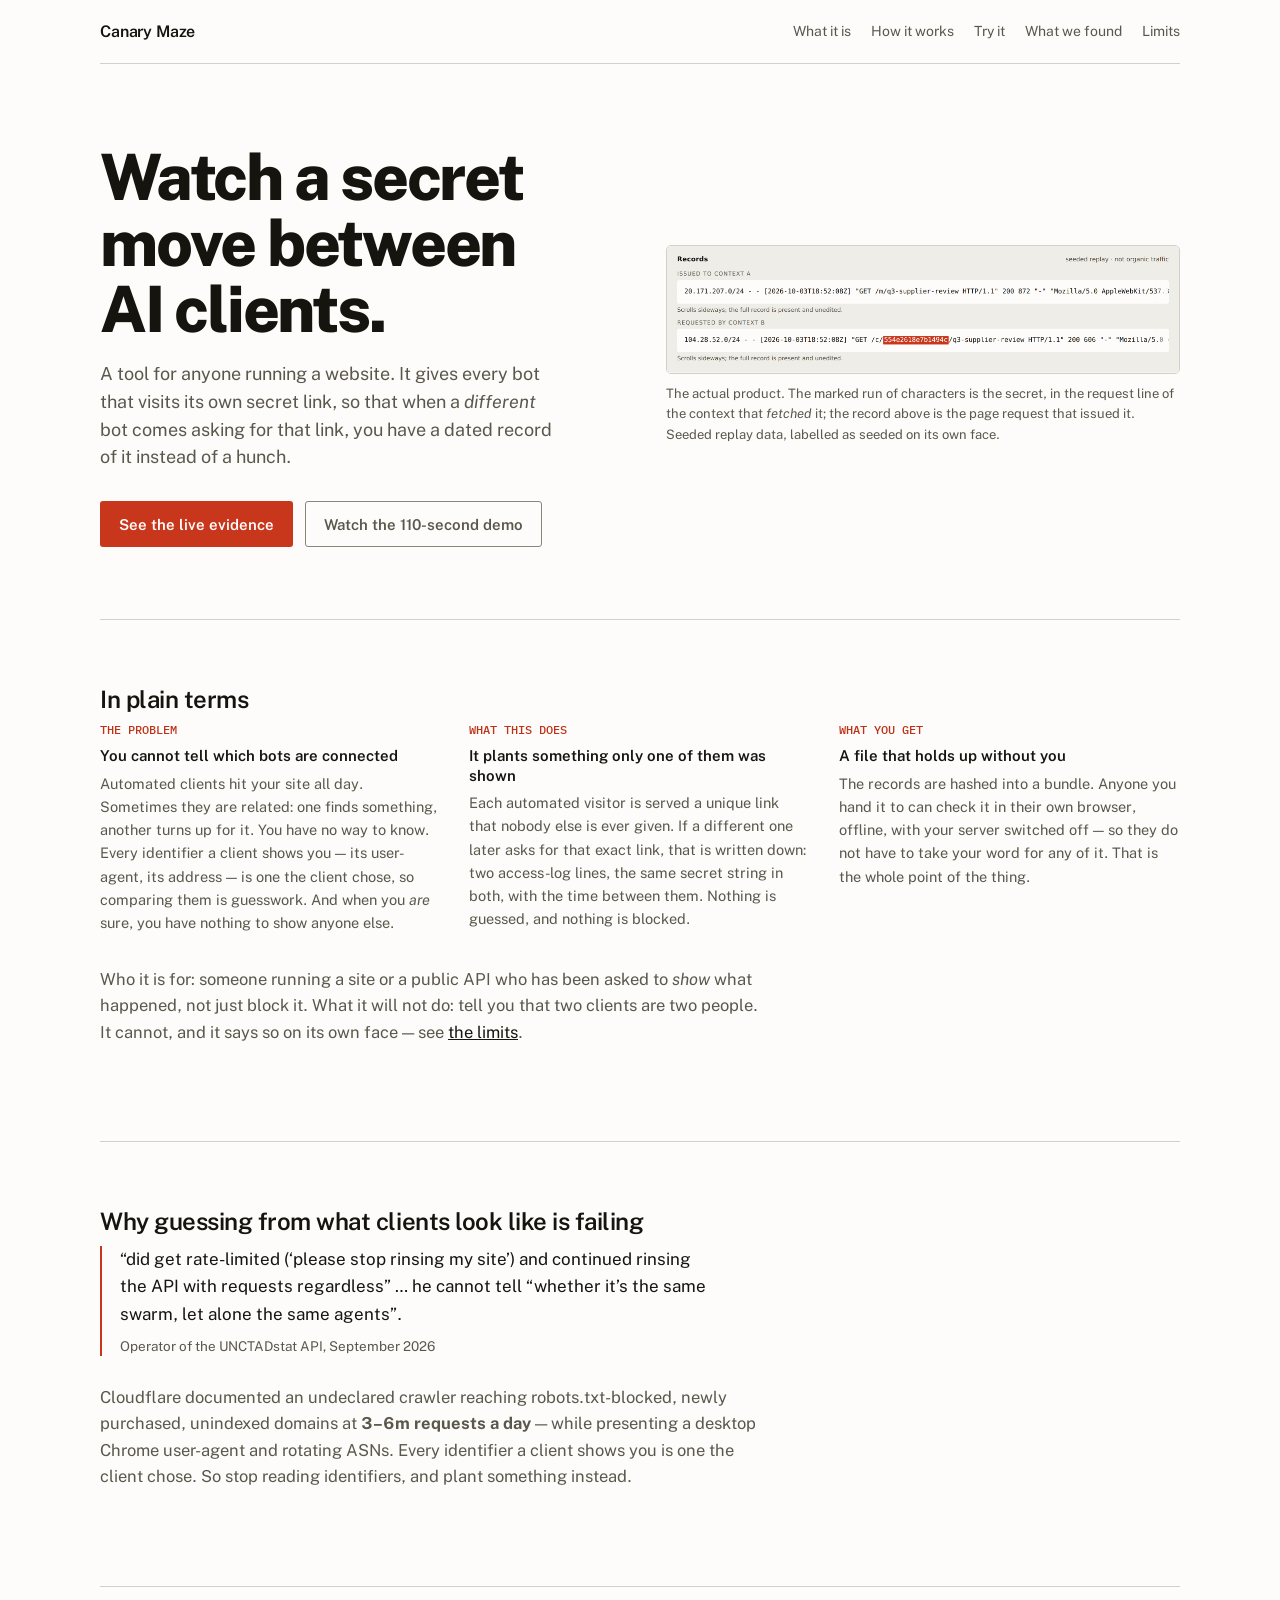
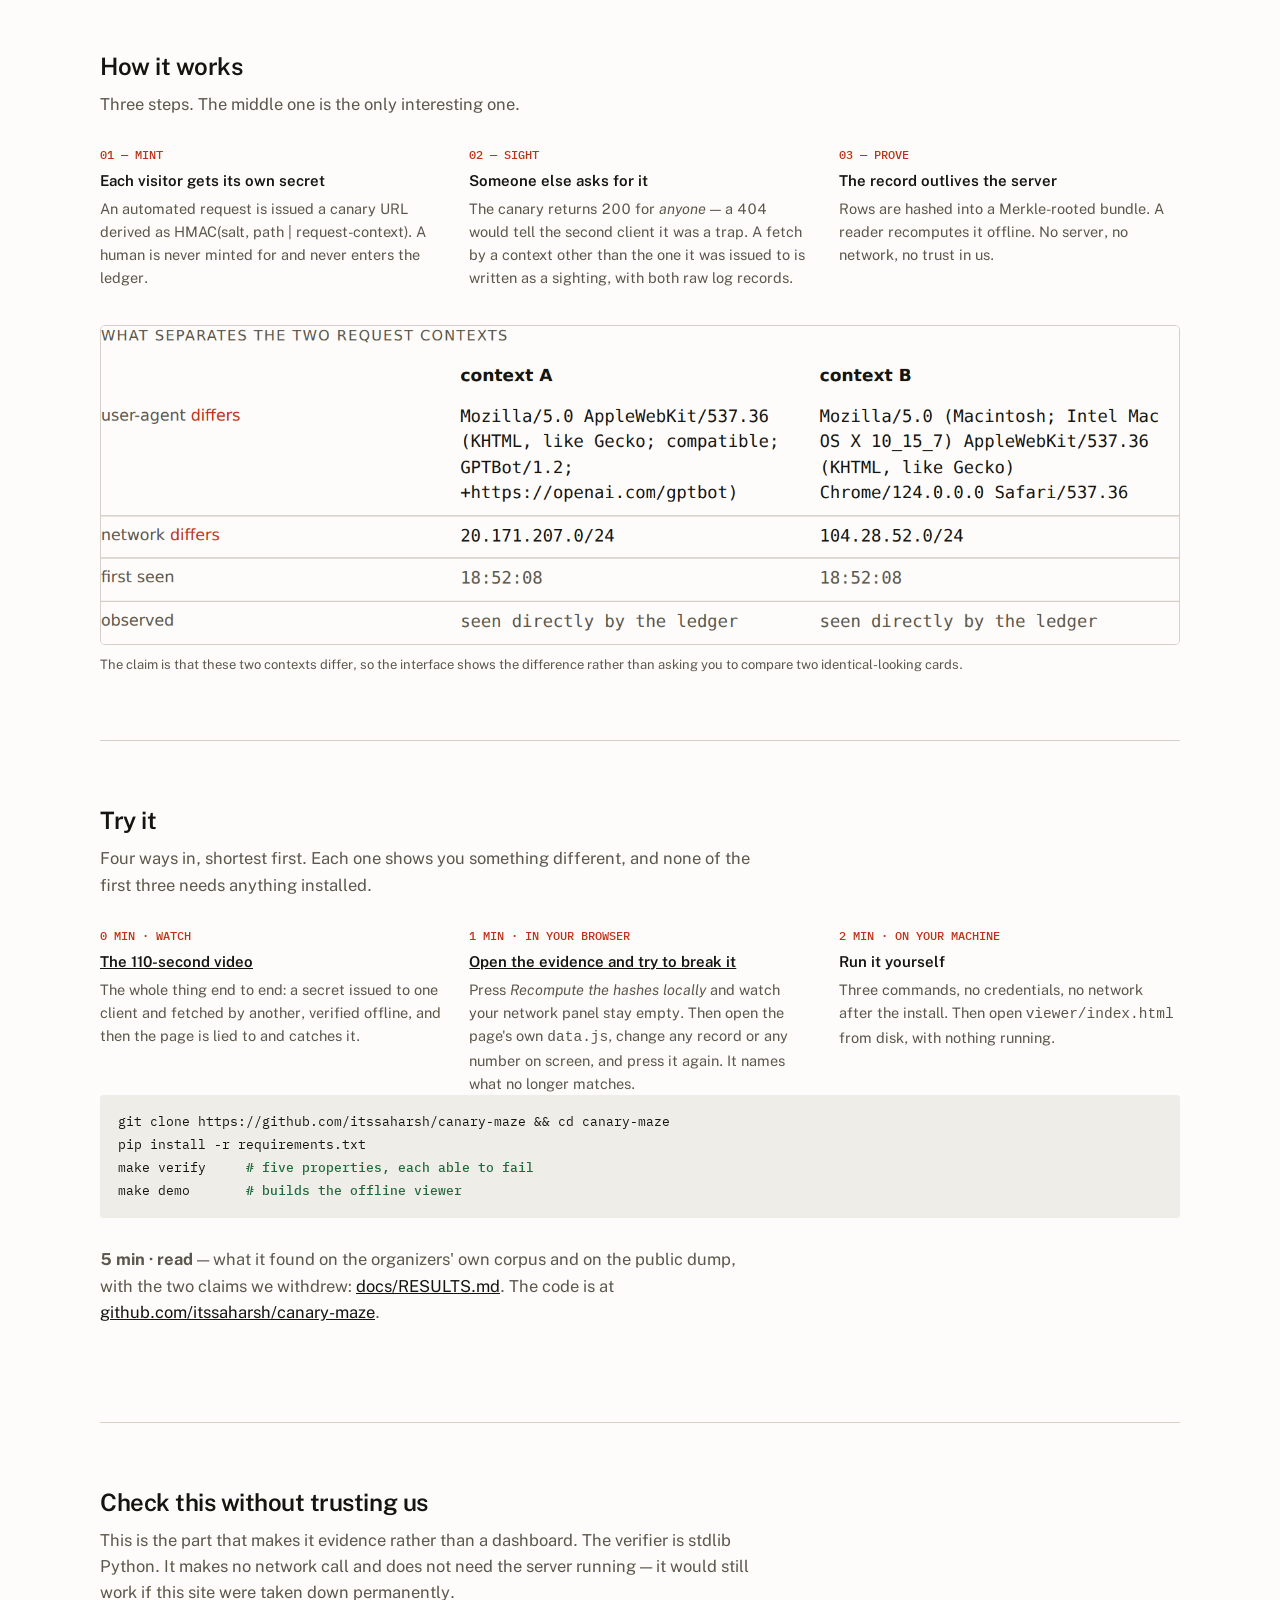
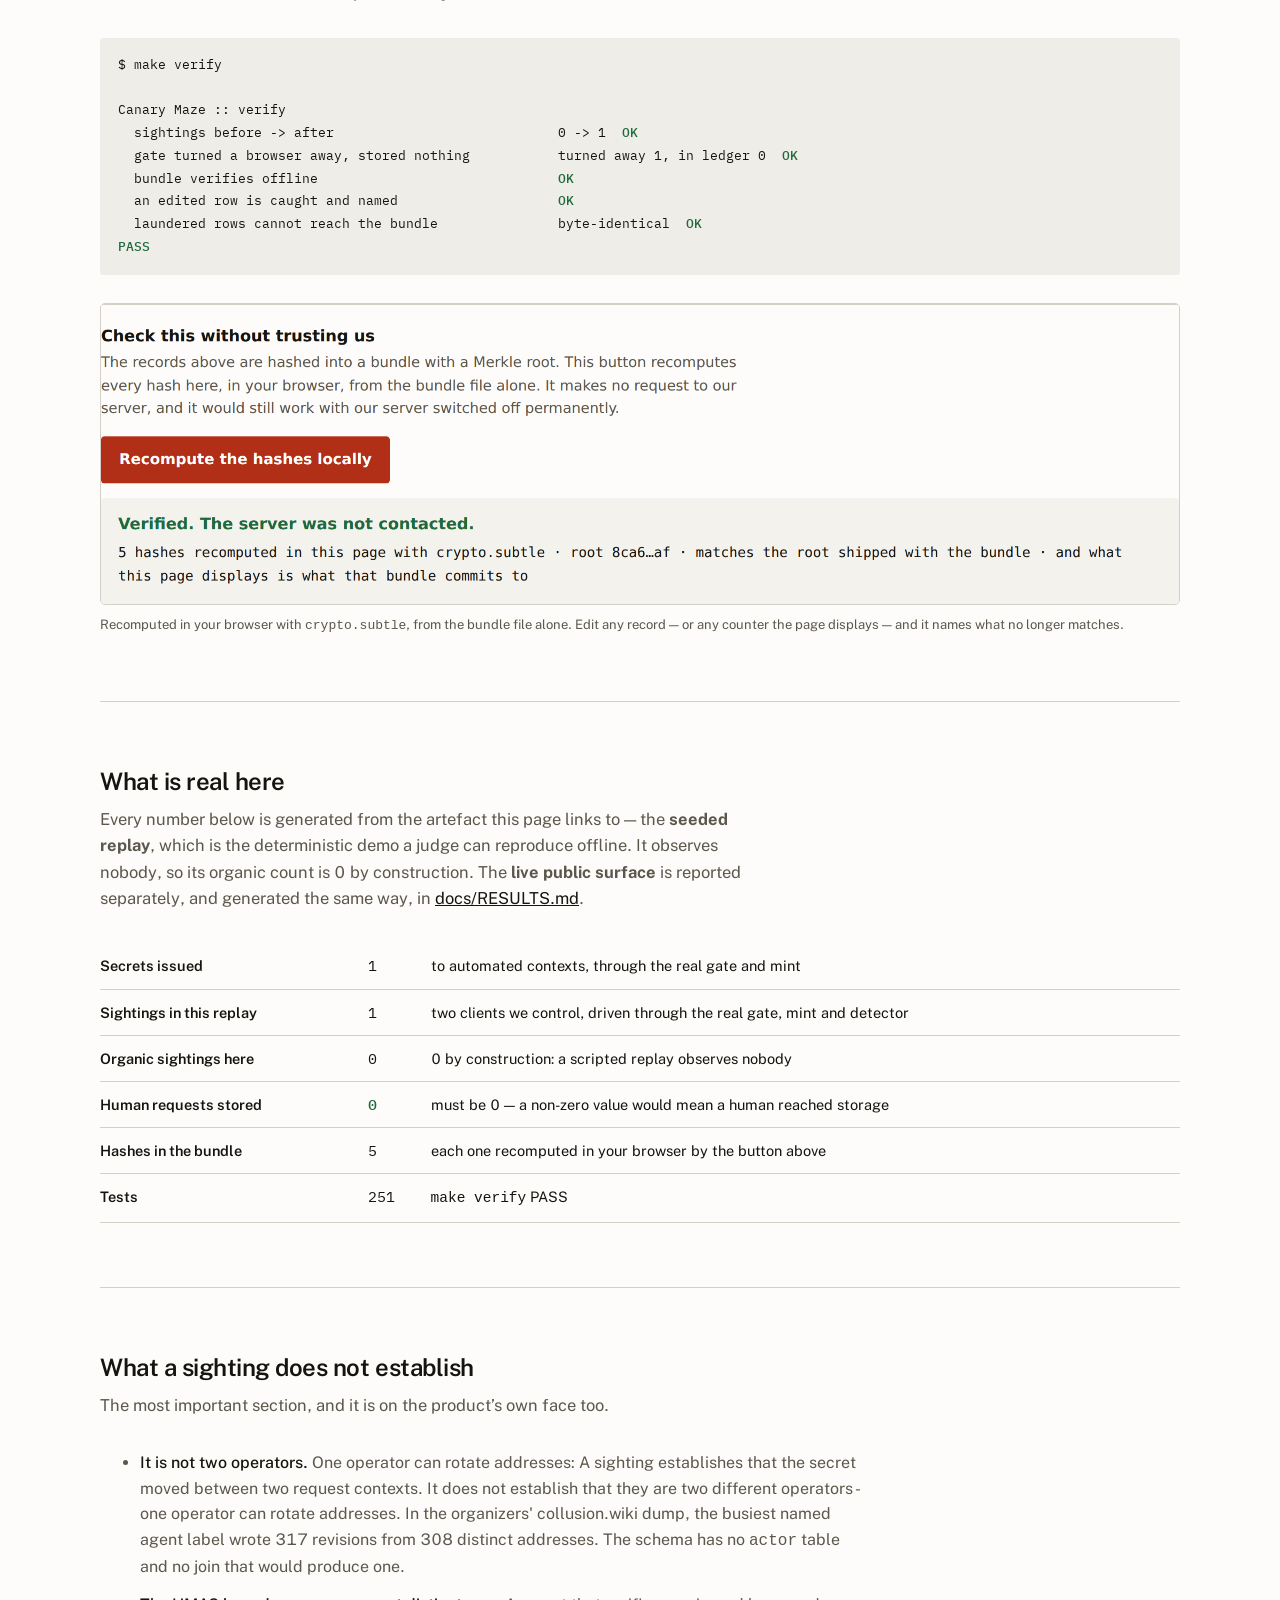
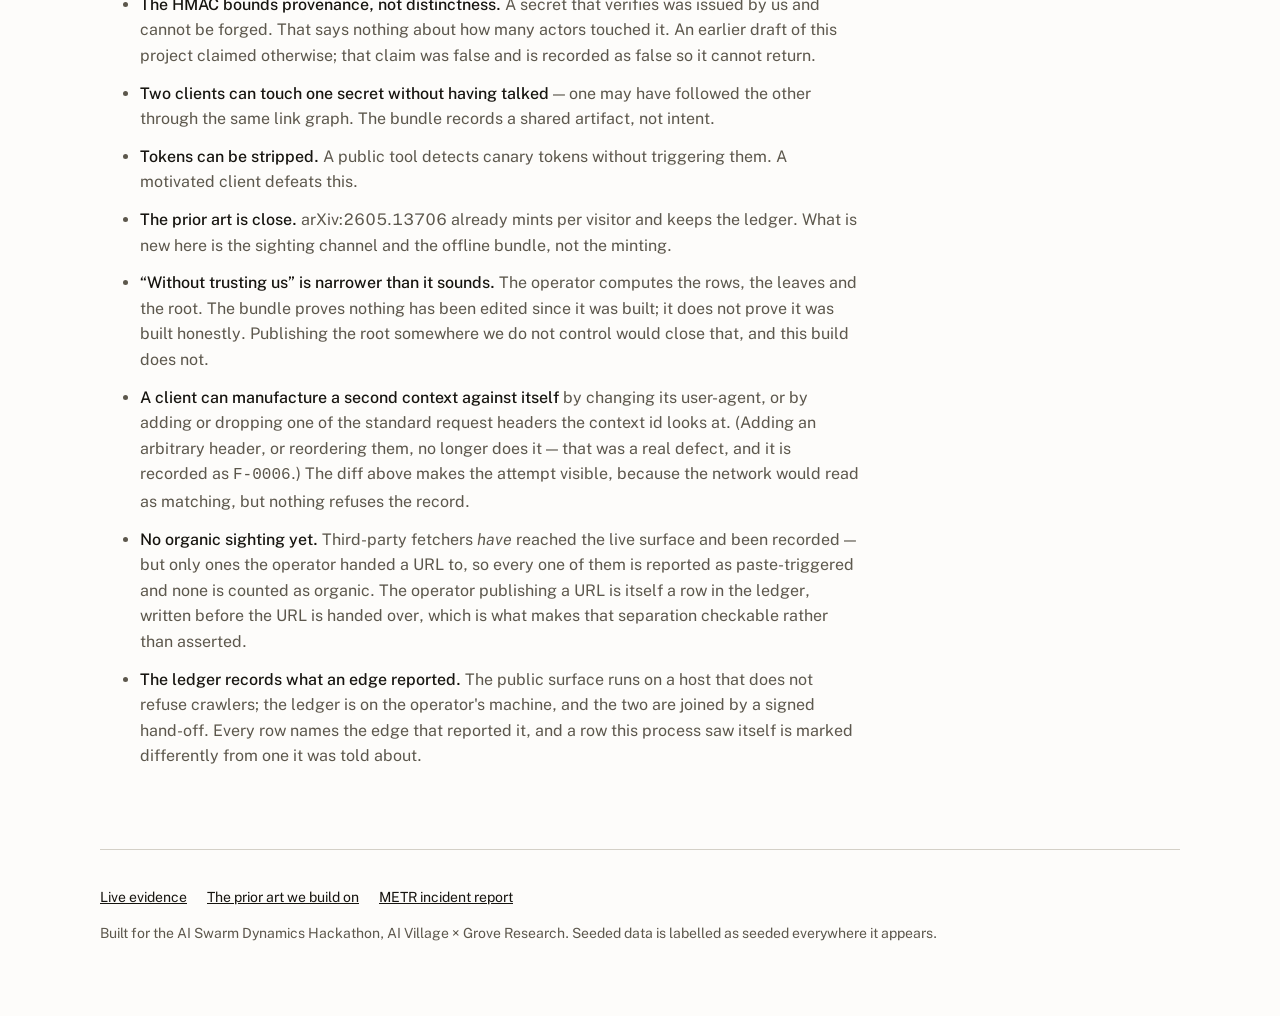
==== commit a87d52bf: "tell a stranger what to do with the page they landed on The viewer was a dead end. Someone who follo" ====
--- a/site/index.html
+++ b/site/index.html
@@ -30,11 +30,13 @@
 :is(a,button):focus-visible{outline:2px solid var(--focus);outline-offset:2px;border-radius:var(--r-sm)}
 img{max-width:100%;height:auto;display:block}
 
-nav{display:flex;align-items:center;justify-content:space-between;height:64px;
-  border-bottom:1px solid var(--line)}
-nav .name{font:600 16px/1 var(--ff-body);letter-spacing:-.01em;text-decoration:none}
-nav .links{display:flex;gap:20px;font-size:14px}
-nav .links a{color:var(--ink-muted);text-decoration:none}
+nav{display:flex;align-items:center;justify-content:space-between;gap:16px;
+  min-height:64px;padding:10px 0;border-bottom:1px solid var(--line)}
+nav .name{font:600 16px/1 var(--ff-body);letter-spacing:-.01em;text-decoration:none;
+  white-space:nowrap}
+nav .links{display:flex;flex-wrap:wrap;gap:8px 20px;font-size:14px;justify-content:flex-end}
+/* A label may wrap to the next row, never mid-phrase: "How it / works" is unreadable. */
+nav .links a{color:var(--ink-muted);text-decoration:none;white-space:nowrap}
 @media (hover:hover){nav .links a:hover{color:var(--ink)}}
 
 /* hero: text left, the REAL product right */
@@ -105,8 +107,9 @@
     <a class="name" href="/">Canary Maze</a>
     <span class="links">
       <a href="#plain">What it is</a>
-      <a href="/viewer/">Live evidence</a>
       <a href="#how">How it works</a>
+      <a href="#try">Try it</a>
+      <a href="#findings">What we found</a>
       <a href="#limits">Limits</a>
     </span>
   </nav>
@@ -209,6 +212,41 @@
       <figcaption>The claim is that these two contexts differ, so the interface shows the
         difference rather than asking you to compare two identical-looking cards.</figcaption>
     </figure>
+  </section>
+
+  <section id="try">
+    <h2>Try it</h2>
+    <p class="lede">Four ways in, shortest first. Each one shows you something different,
+      and none of the first three needs anything installed.</p>
+    <div class="three">
+      <div>
+        <span class="step">0 MIN &middot; WATCH</span>
+        <h3><a href="/demo.mp4">The 110-second video</a></h3>
+        <p>The whole thing end to end: a secret issued to one client and fetched by
+          another, verified offline, and then the page is lied to and catches it.</p>
+      </div>
+      <div>
+        <span class="step">1 MIN &middot; IN YOUR BROWSER</span>
+        <h3><a href="/viewer/">Open the evidence and try to break it</a></h3>
+        <p>Press <em>Recompute the hashes locally</em> and watch your network panel stay
+          empty. Then open the page's own <code>data.js</code>, change any record or any
+          number on screen, and press it again. It names what no longer matches.</p>
+      </div>
+      <div>
+        <span class="step">2 MIN &middot; ON YOUR MACHINE</span>
+        <h3>Run it yourself</h3>
+        <p>Three commands, no credentials, no network after the install. Then open
+          <code>viewer/index.html</code> from disk, with nothing running.</p>
+      </div>
+    </div>
+    <pre class="term" tabindex="0" role="region" aria-label="commands to run it yourself">git clone https://github.com/itssaharsh/canary-maze &amp;&amp; cd canary-maze
+pip install -r requirements.txt
+make verify     <span class="g"># five properties, each able to fail</span>
+make demo       <span class="g"># builds the offline viewer</span></pre>
+    <p class="lede" style="margin-top:28px"><strong>5 min &middot; read</strong> &mdash;
+      what it found on the organizers' own corpus and on the public dump, with the two
+      claims we withdrew: <a href="https://github.com/itssaharsh/canary-maze/blob/master/docs/RESULTS.md">docs/RESULTS.md</a>.
+      The code is at <a href="https://github.com/itssaharsh/canary-maze">github.com/itssaharsh/canary-maze</a>.</p>
   </section>
 
   <section id="verify">
@@ -233,7 +271,7 @@
     </figure>
   </section>
 
-  <section>
+  <section id="findings">
     <h2 id="real-h">What is real here</h2>
     <p class="lede">Every number below is generated from the artefact this page links to —
       the <strong>seeded replay</strong>, which is the deterministic demo a judge can
@@ -248,7 +286,7 @@
       <tr><th>Organic sightings here</th><td class="num">0</td><td>0 by construction: a scripted replay observes nobody</td></tr>
       <tr><th>Human requests stored</th><td class="num zero">0</td><td>must be 0 — a non-zero value would mean a human reached storage</td></tr>
       <tr><th>Hashes in the bundle</th><td class="num">5</td><td>each one recomputed in your browser by the button above</td></tr>
-      <tr><th>Tests</th><td class="num">249</td><td><code>make verify</code> PASS</td></tr>
+      <tr><th>Tests</th><td class="num">251</td><td><code>make verify</code> PASS</td></tr>
     <!--/COUNTS-->
     </table>
     </div>
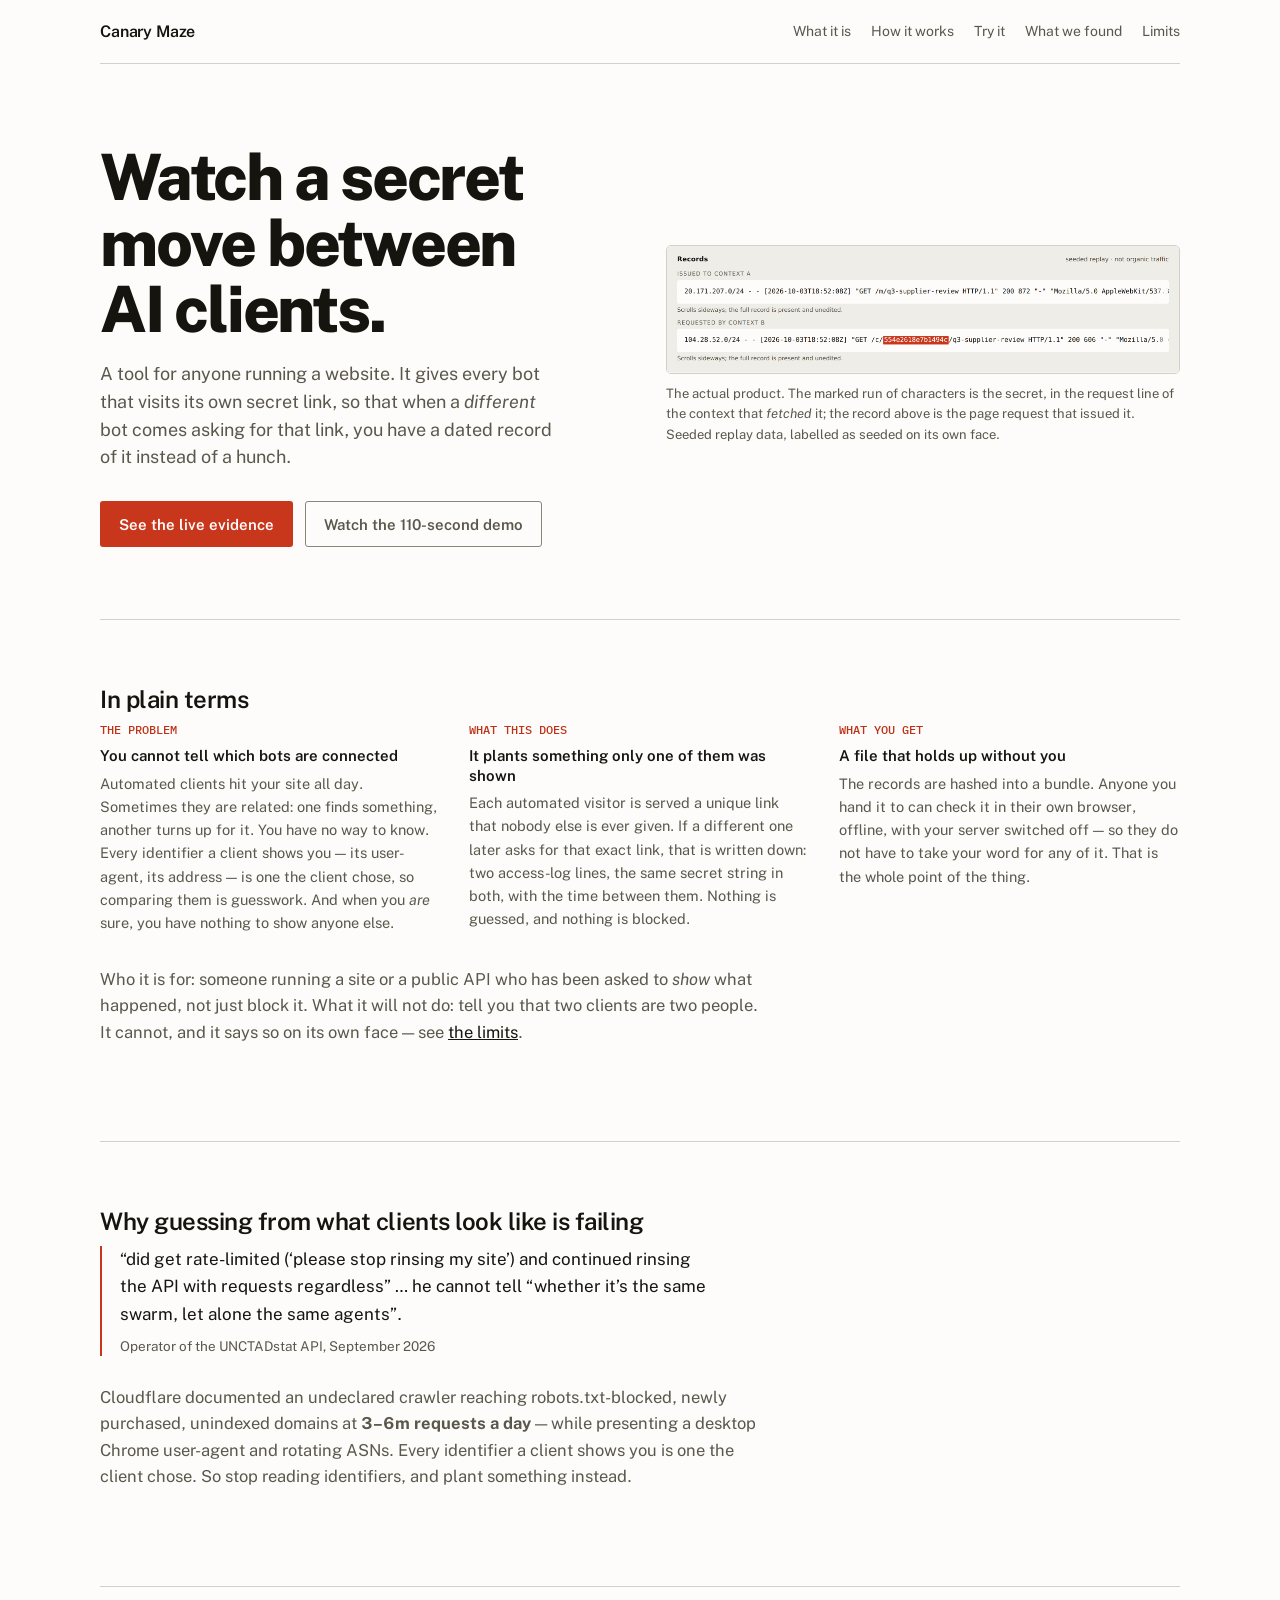
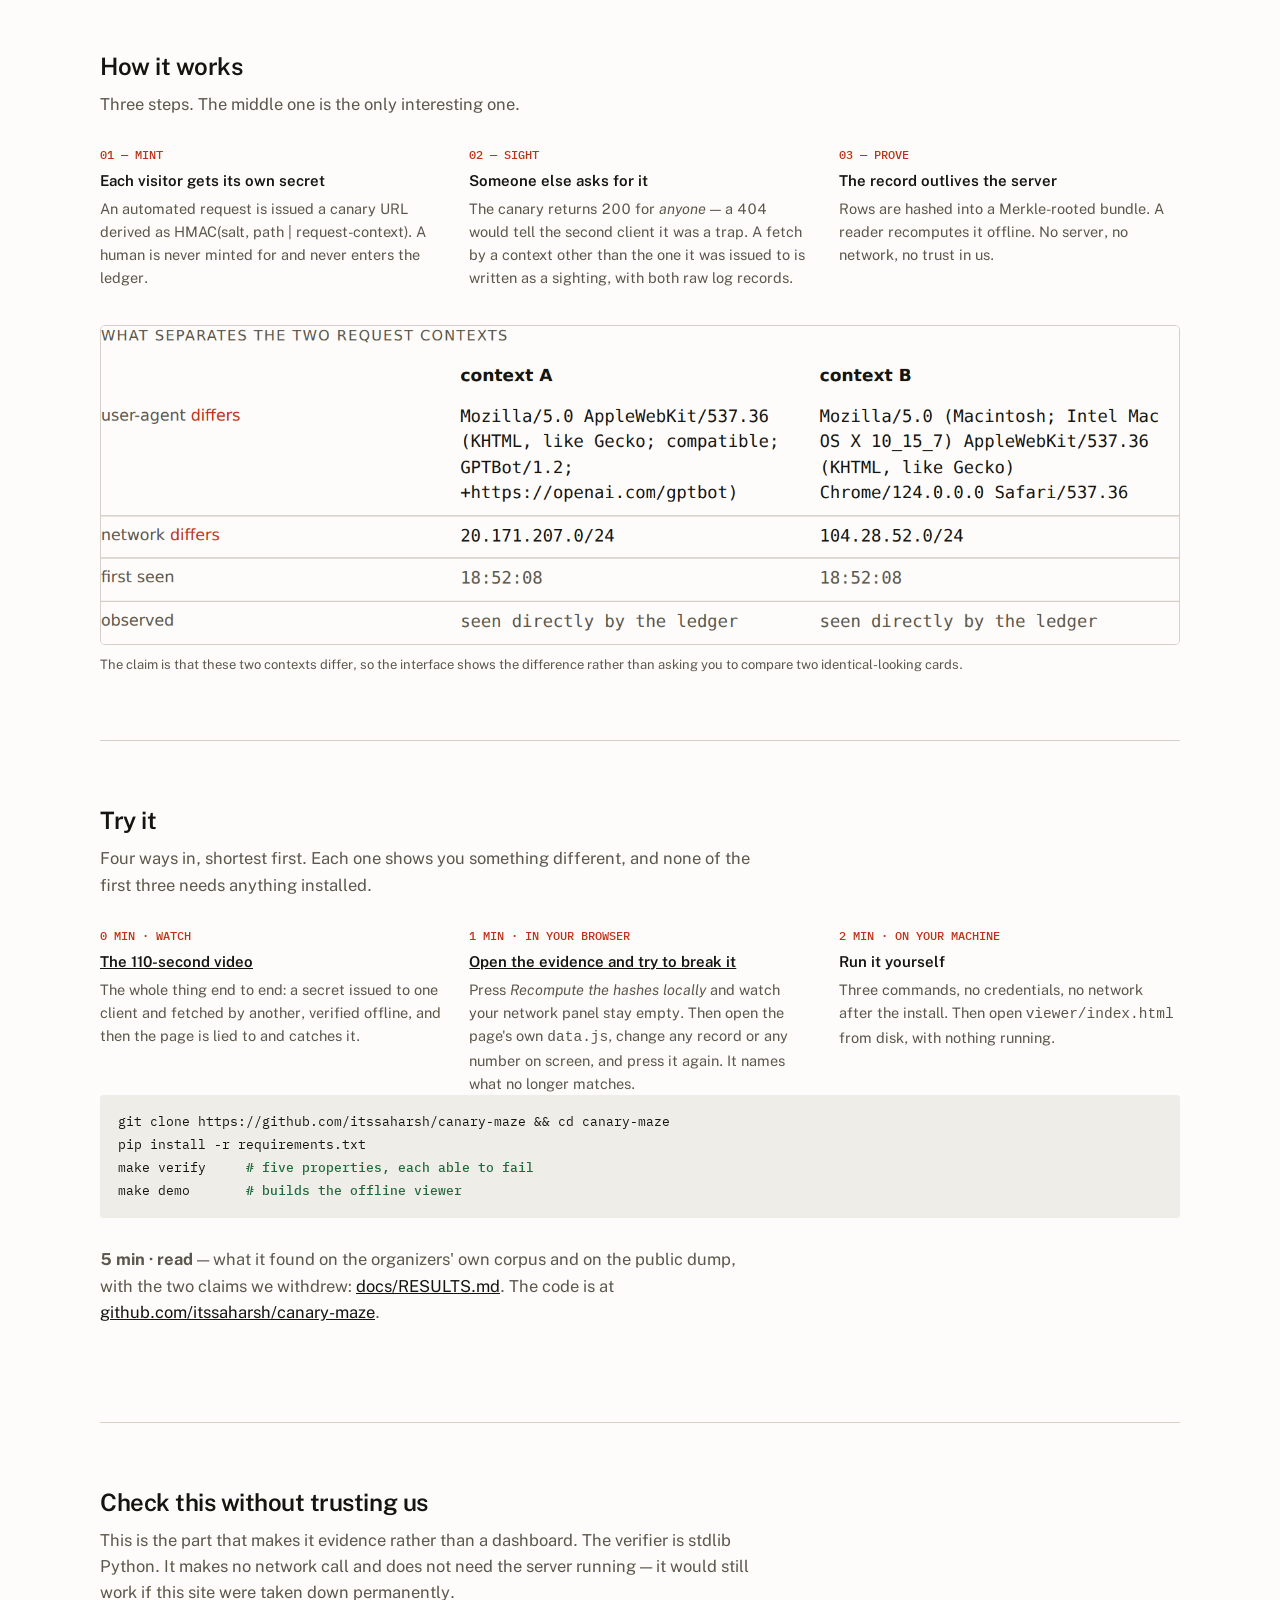
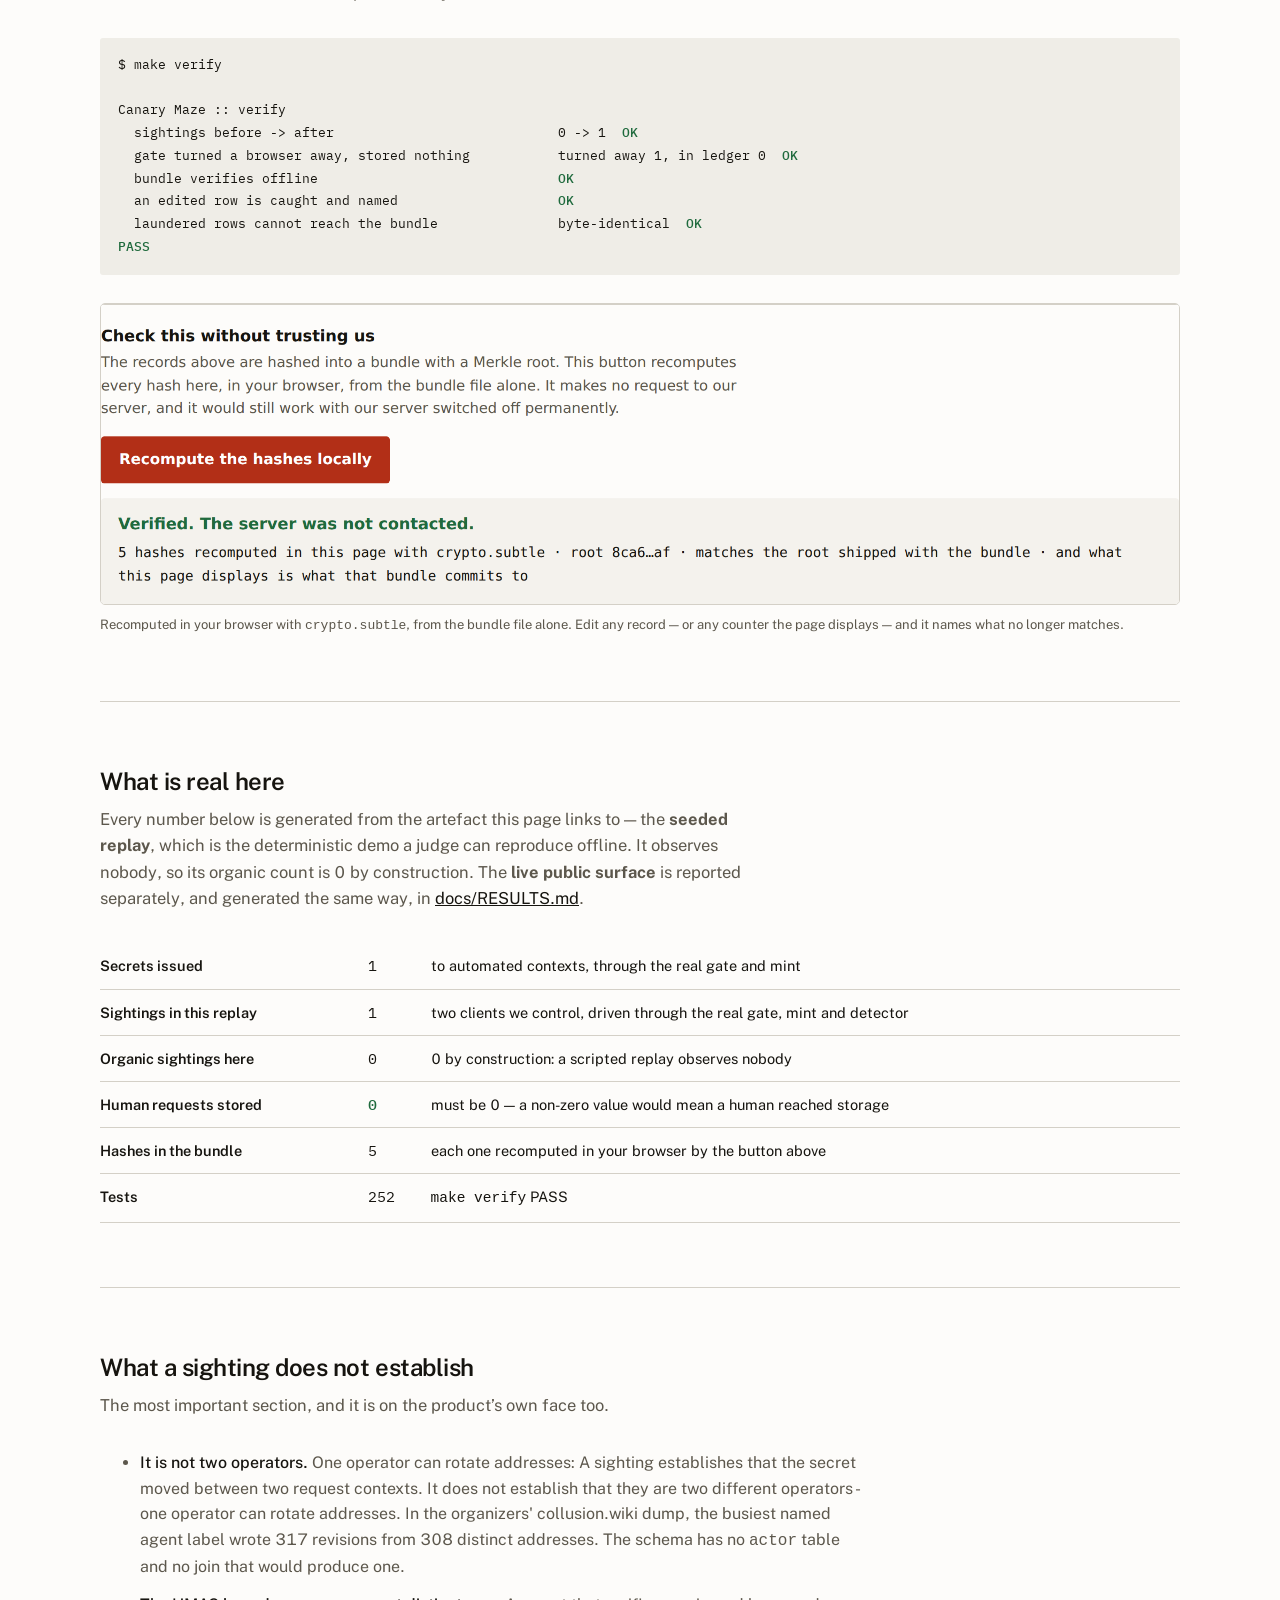
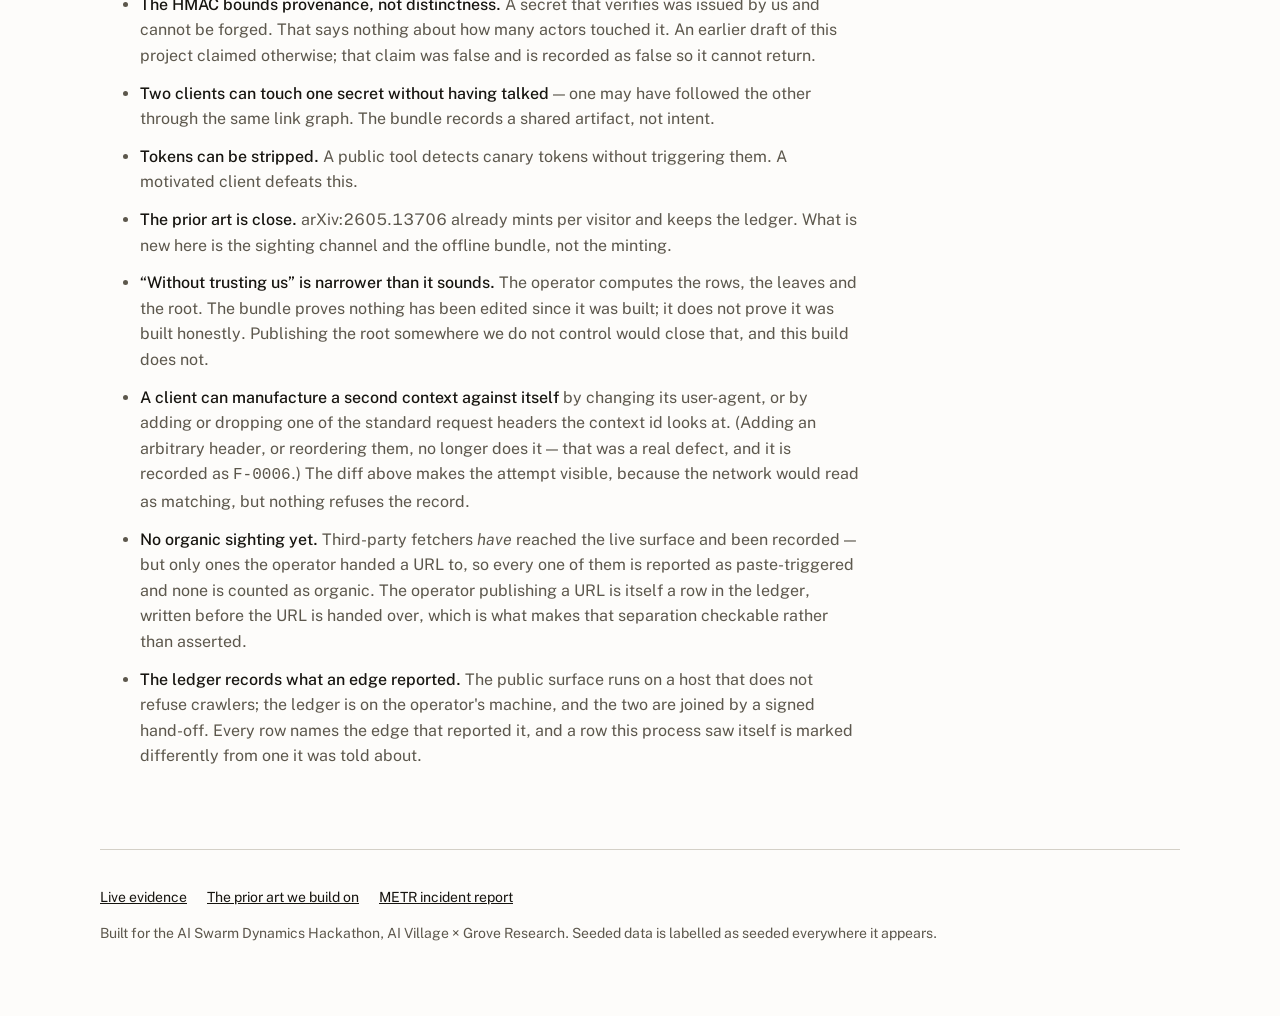
==== commit c1f1da2c: "make the one number we cannot regenerate agree with itself Three documents said twenty-five review f" ====
--- a/site/index.html
+++ b/site/index.html
@@ -286,7 +286,7 @@
       <tr><th>Organic sightings here</th><td class="num">0</td><td>0 by construction: a scripted replay observes nobody</td></tr>
       <tr><th>Human requests stored</th><td class="num zero">0</td><td>must be 0 — a non-zero value would mean a human reached storage</td></tr>
       <tr><th>Hashes in the bundle</th><td class="num">5</td><td>each one recomputed in your browser by the button above</td></tr>
-      <tr><th>Tests</th><td class="num">251</td><td><code>make verify</code> PASS</td></tr>
+      <tr><th>Tests</th><td class="num">252</td><td><code>make verify</code> PASS</td></tr>
     <!--/COUNTS-->
     </table>
     </div>
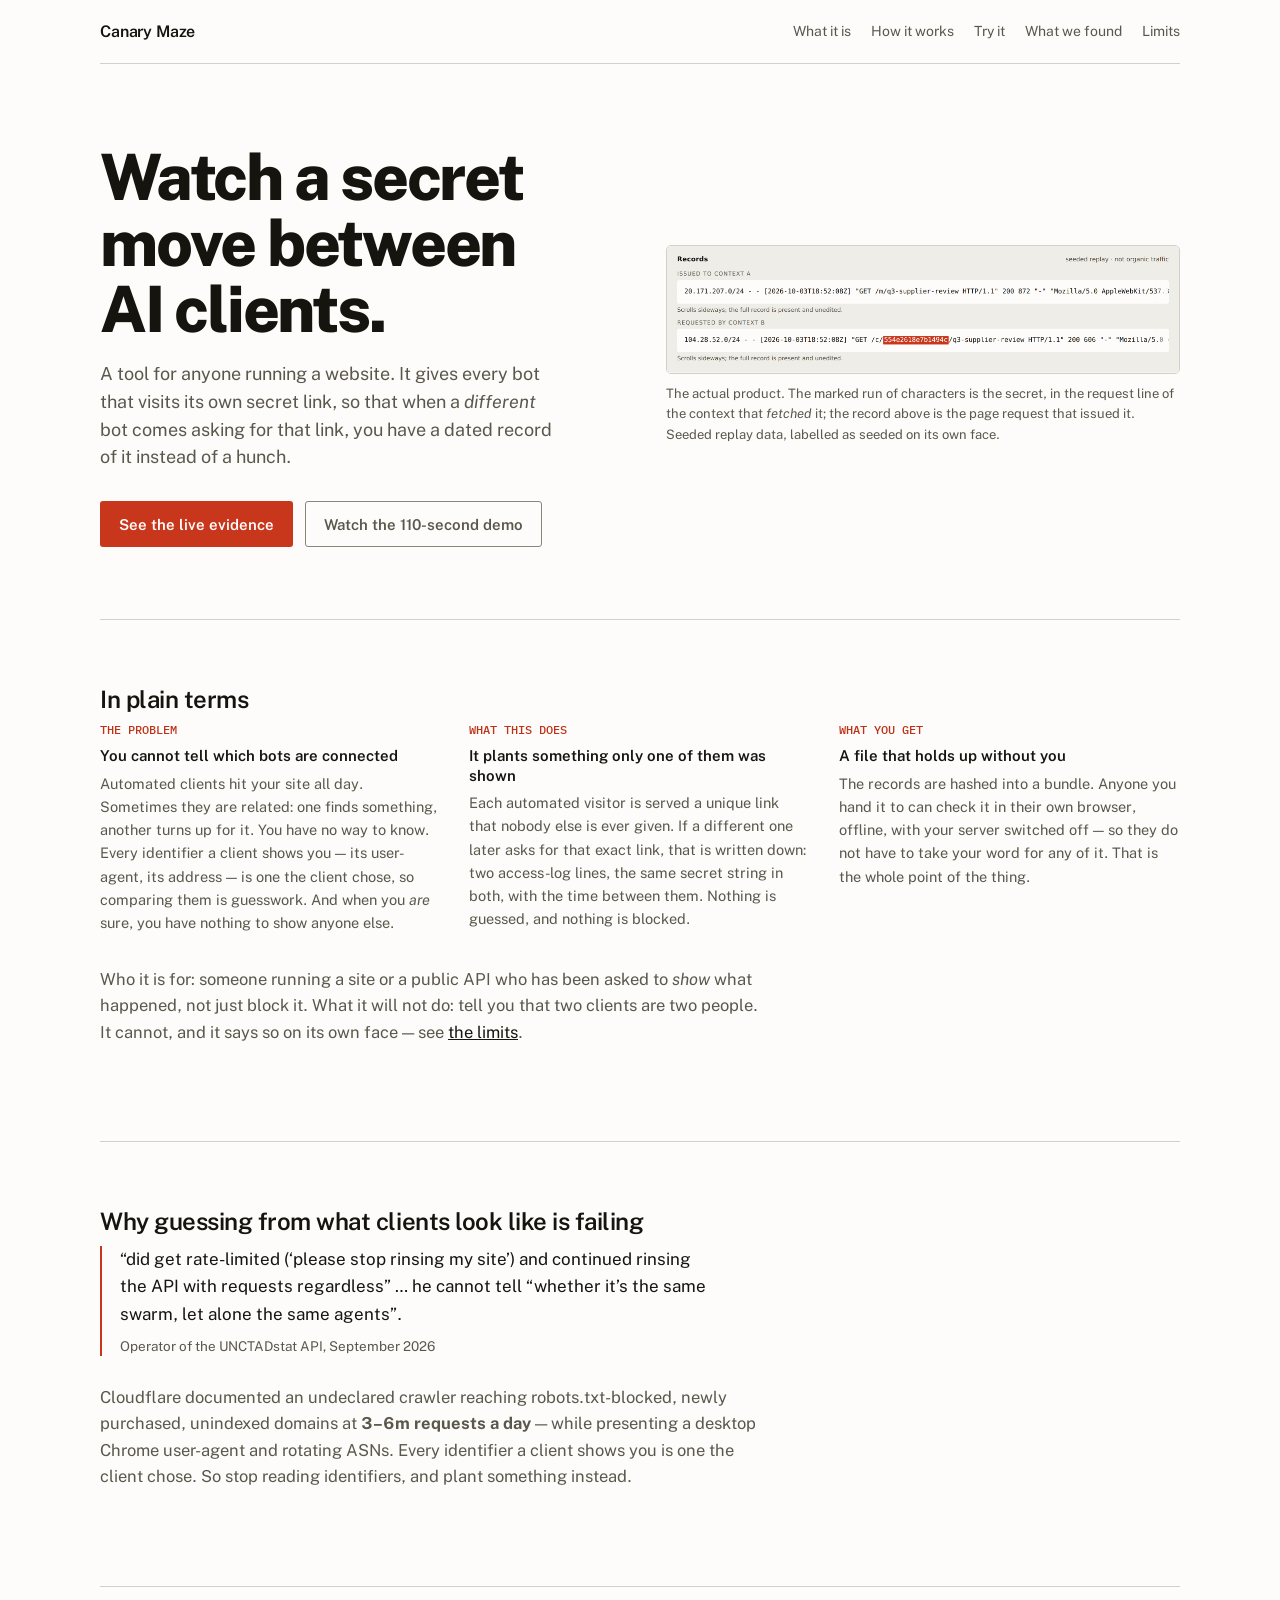
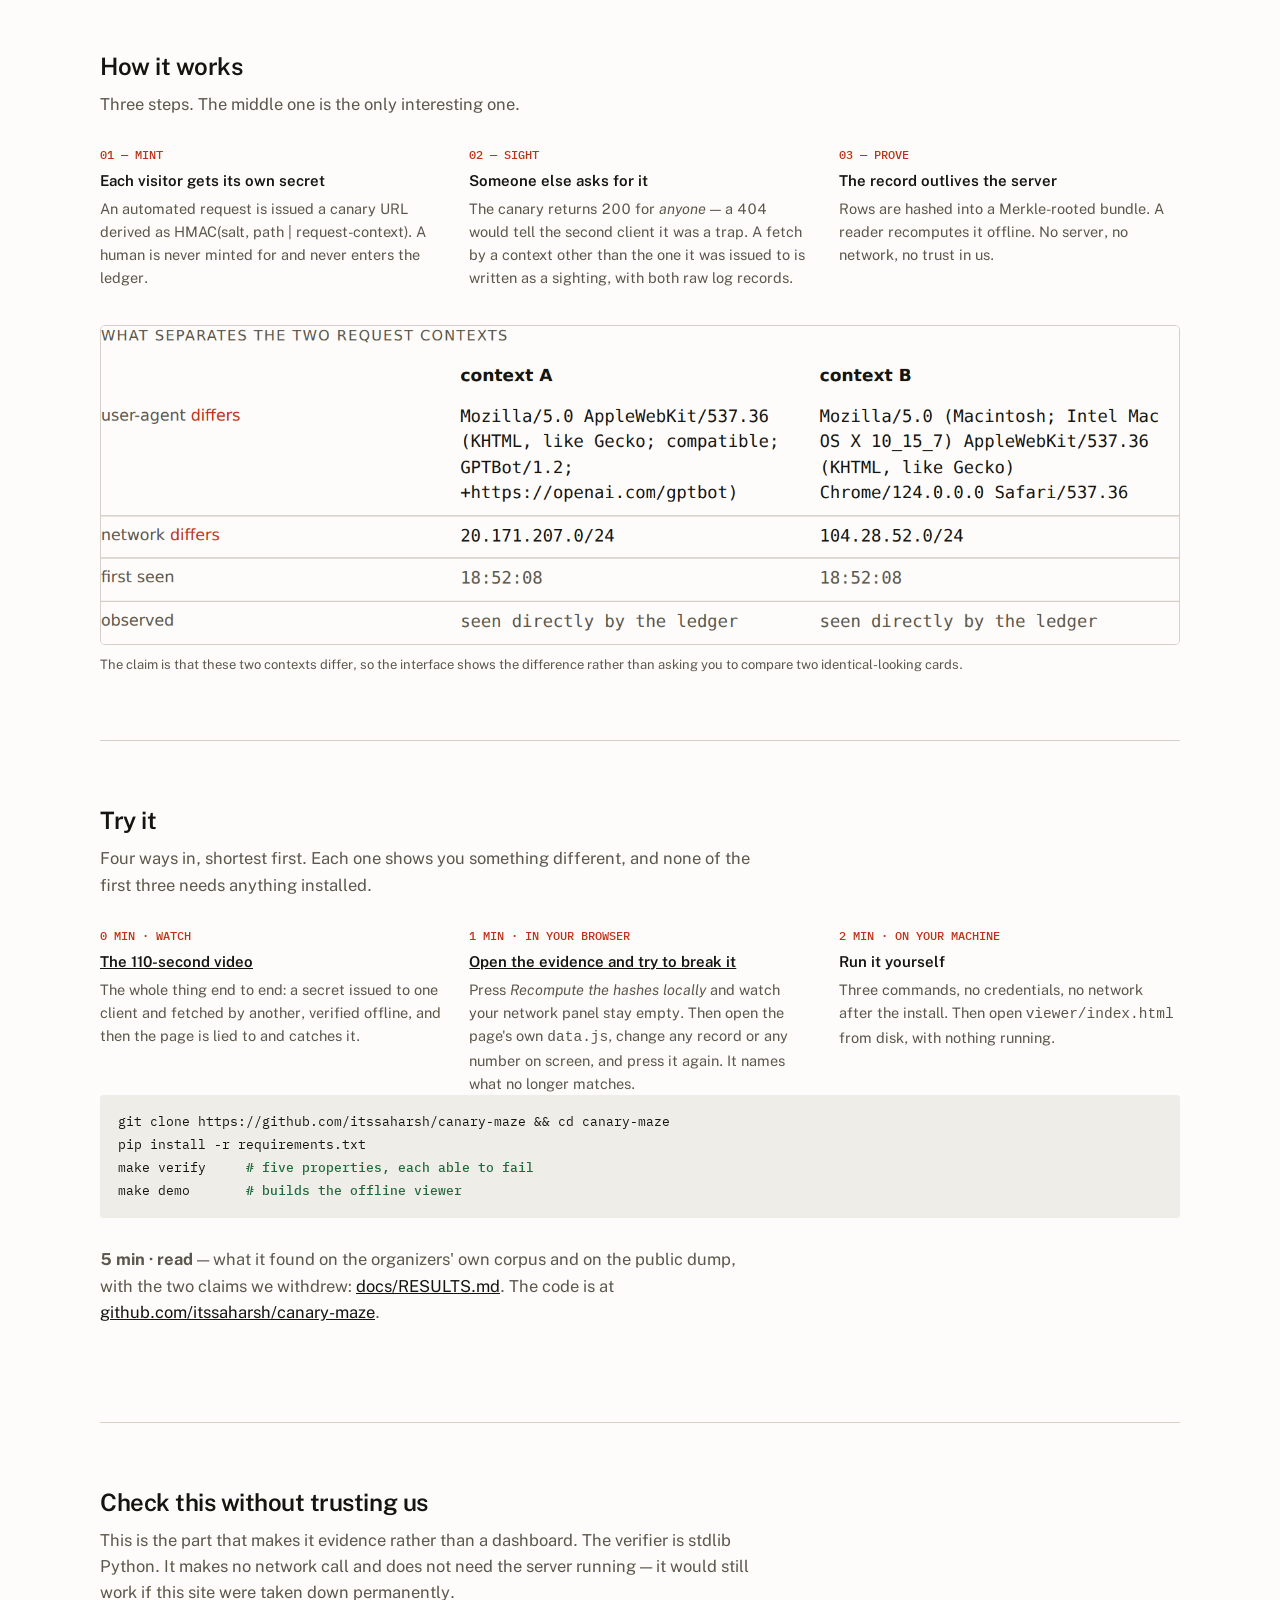
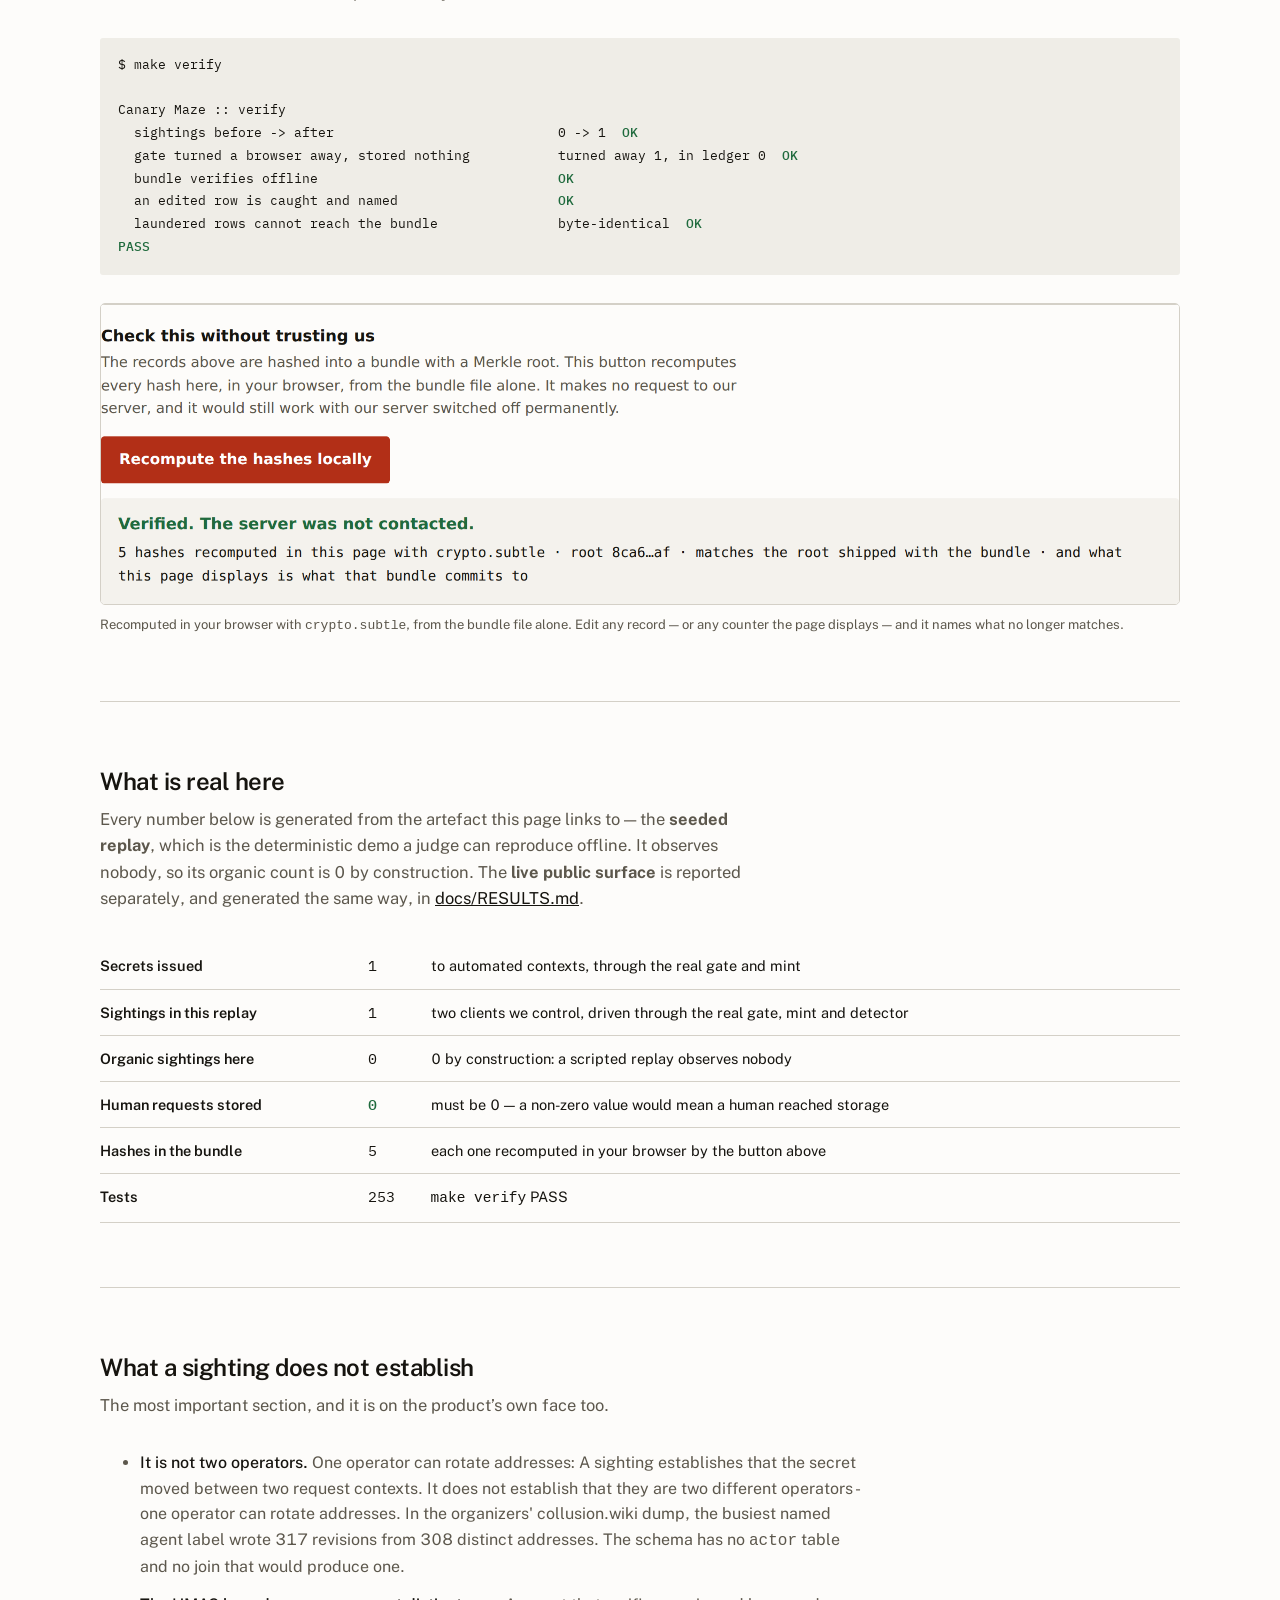
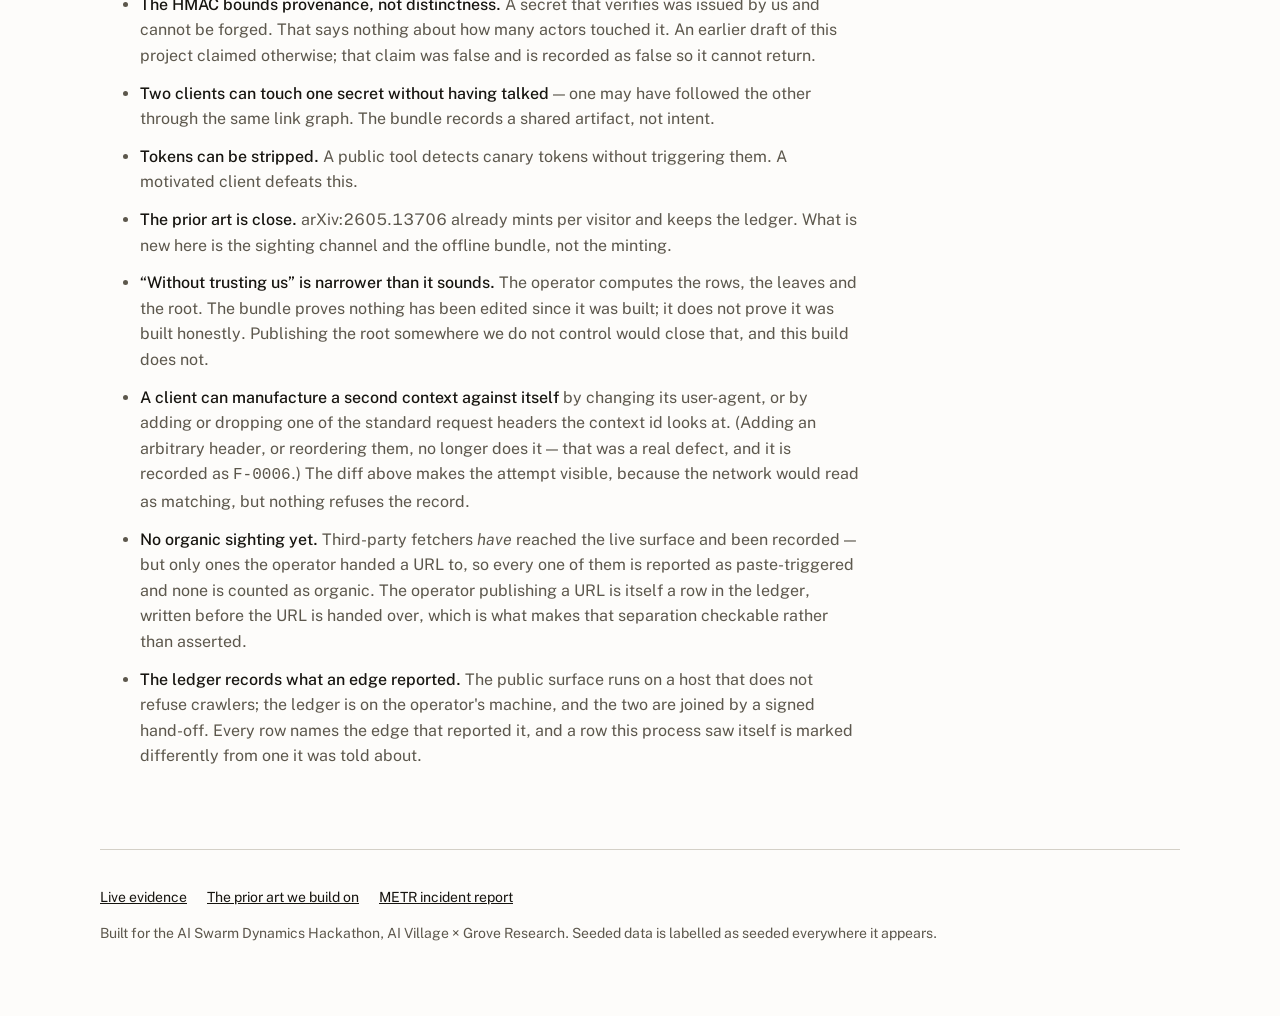
==== commit 69caf71f: "the pre-flight could not have been run as written A cold clone of the public repo, following SUBMIT." ====
--- a/site/index.html
+++ b/site/index.html
@@ -286,7 +286,7 @@
       <tr><th>Organic sightings here</th><td class="num">0</td><td>0 by construction: a scripted replay observes nobody</td></tr>
       <tr><th>Human requests stored</th><td class="num zero">0</td><td>must be 0 — a non-zero value would mean a human reached storage</td></tr>
       <tr><th>Hashes in the bundle</th><td class="num">5</td><td>each one recomputed in your browser by the button above</td></tr>
-      <tr><th>Tests</th><td class="num">252</td><td><code>make verify</code> PASS</td></tr>
+      <tr><th>Tests</th><td class="num">253</td><td><code>make verify</code> PASS</td></tr>
     <!--/COUNTS-->
     </table>
     </div>
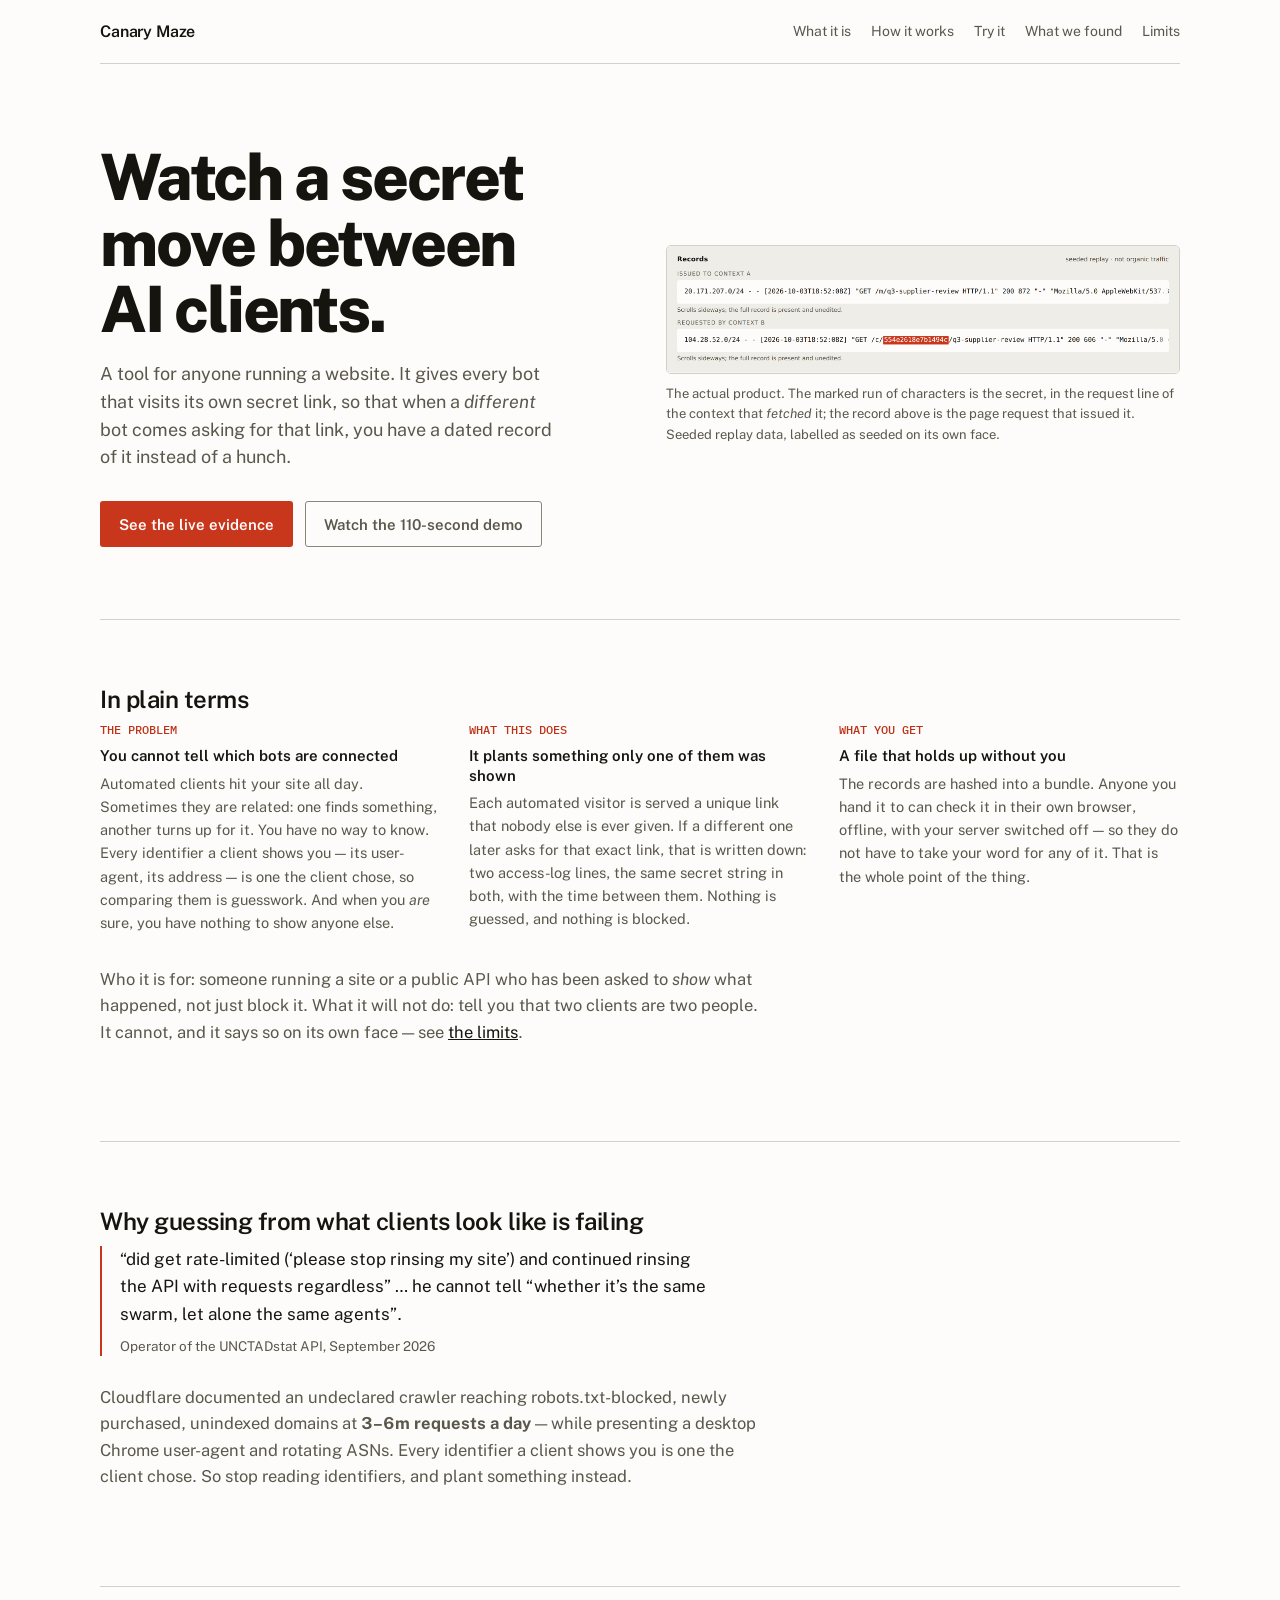
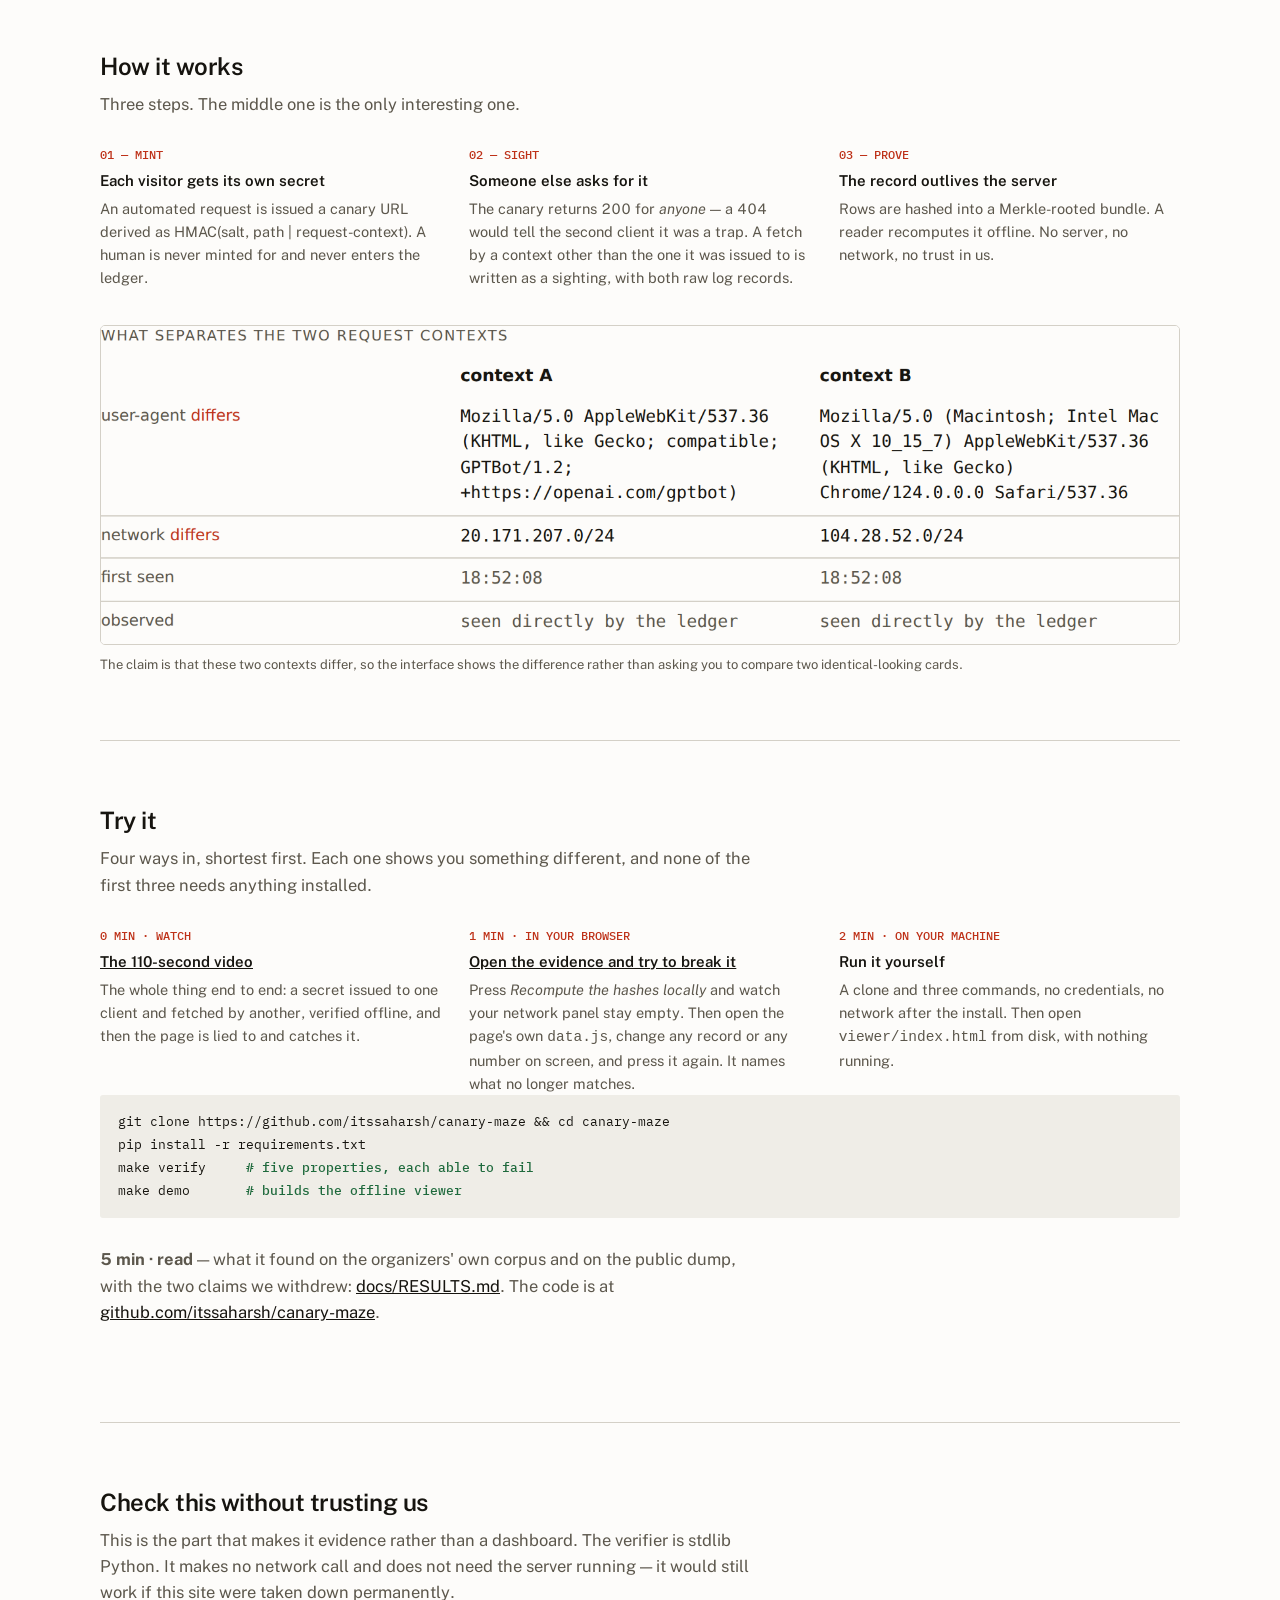
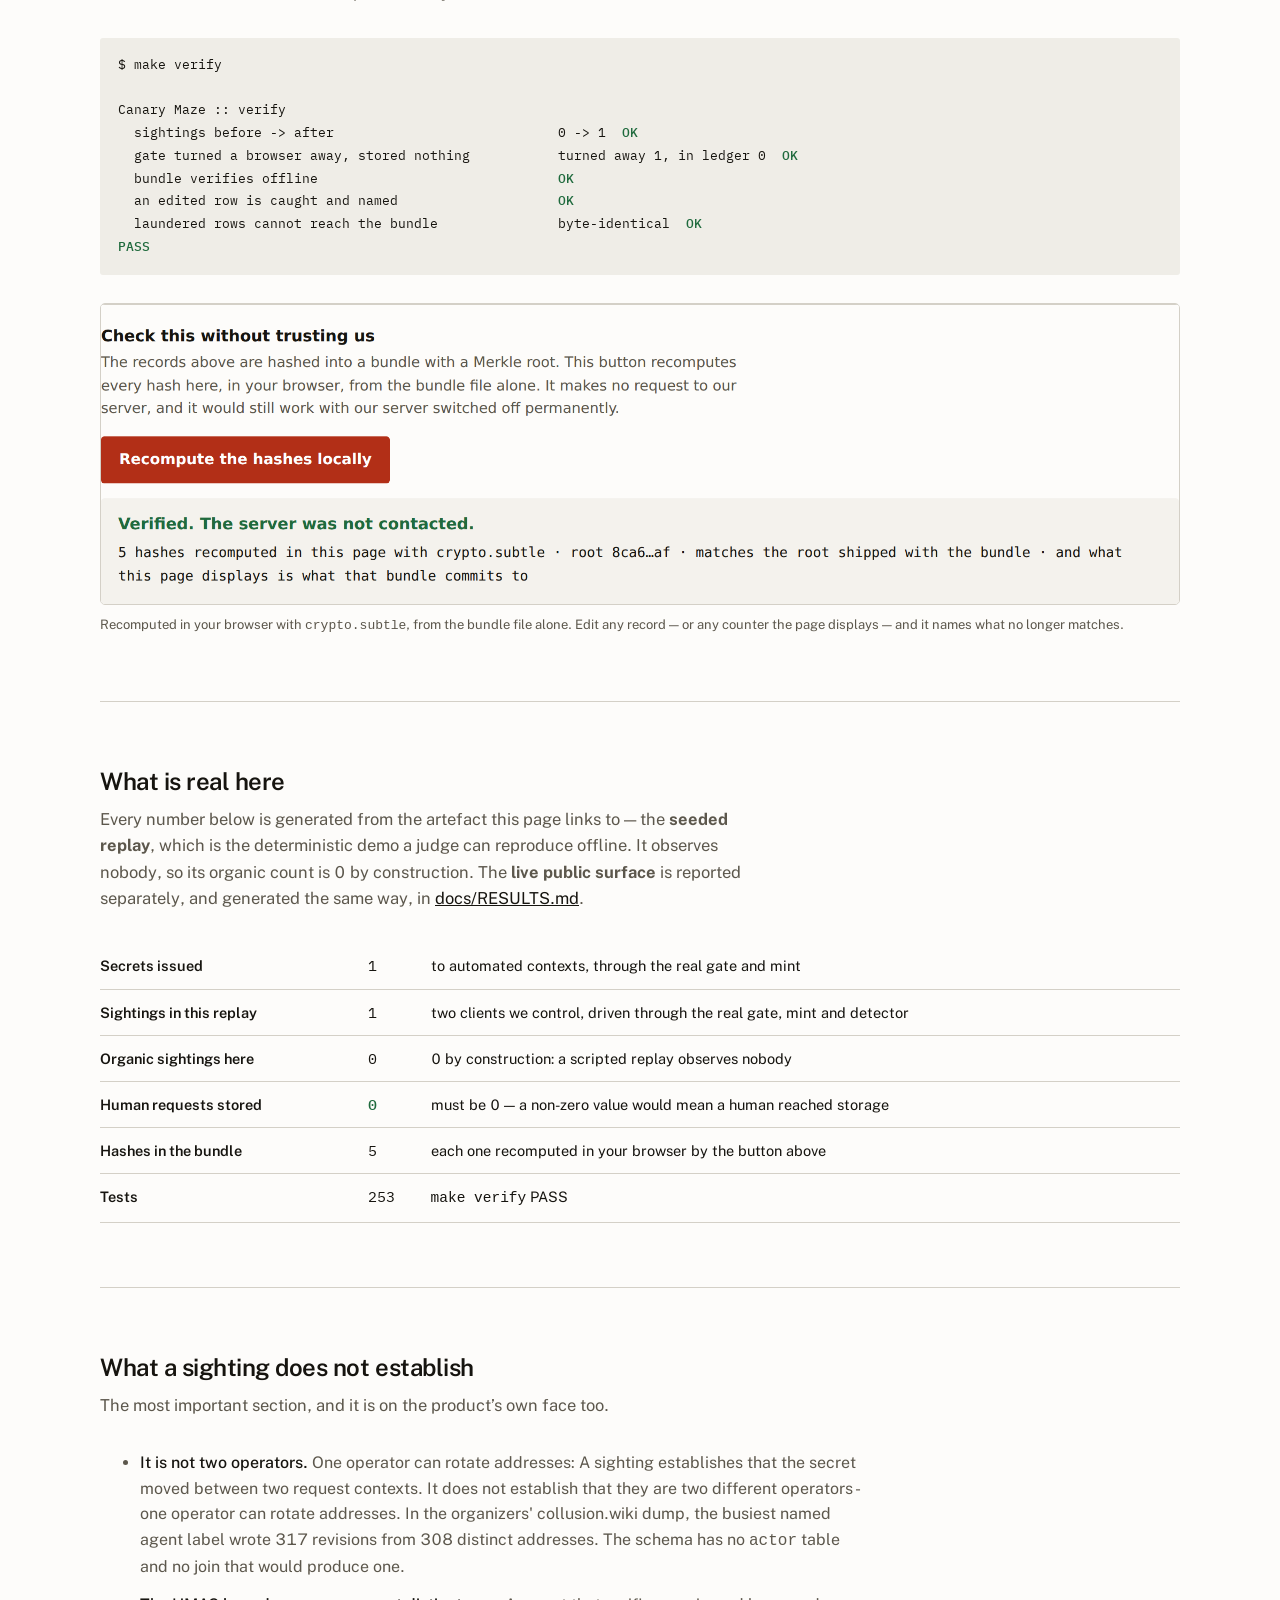
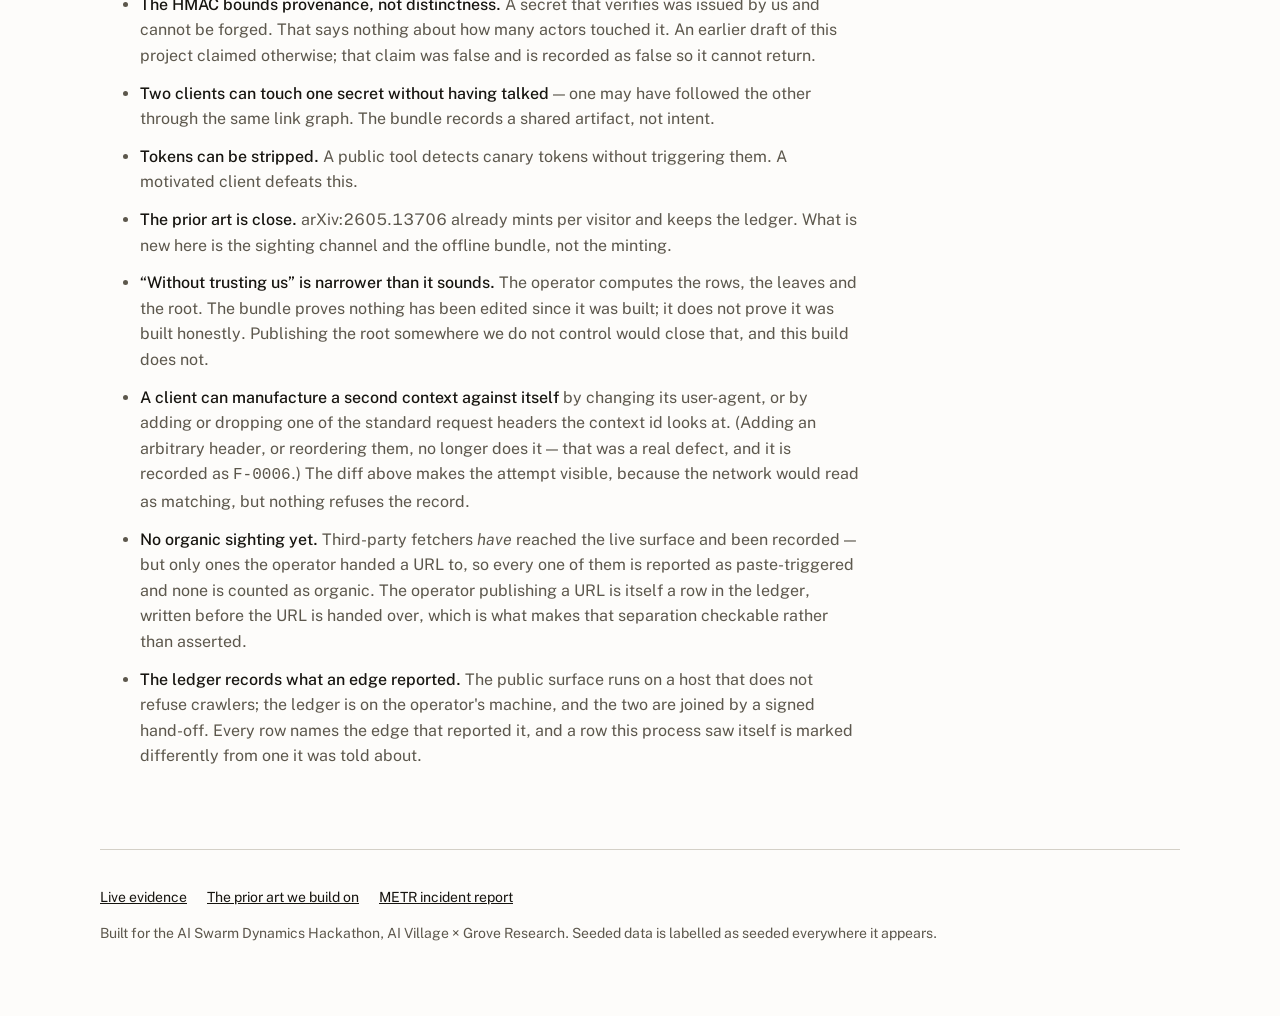
==== commit e654b2b9: "the card said three commands and the block showed four lines A clone, pip install, make verify, make" ====
--- a/site/index.html
+++ b/site/index.html
@@ -235,7 +235,7 @@
       <div>
         <span class="step">2 MIN &middot; ON YOUR MACHINE</span>
         <h3>Run it yourself</h3>
-        <p>Three commands, no credentials, no network after the install. Then open
+        <p>A clone and three commands, no credentials, no network after the install. Then open
           <code>viewer/index.html</code> from disk, with nothing running.</p>
       </div>
     </div>
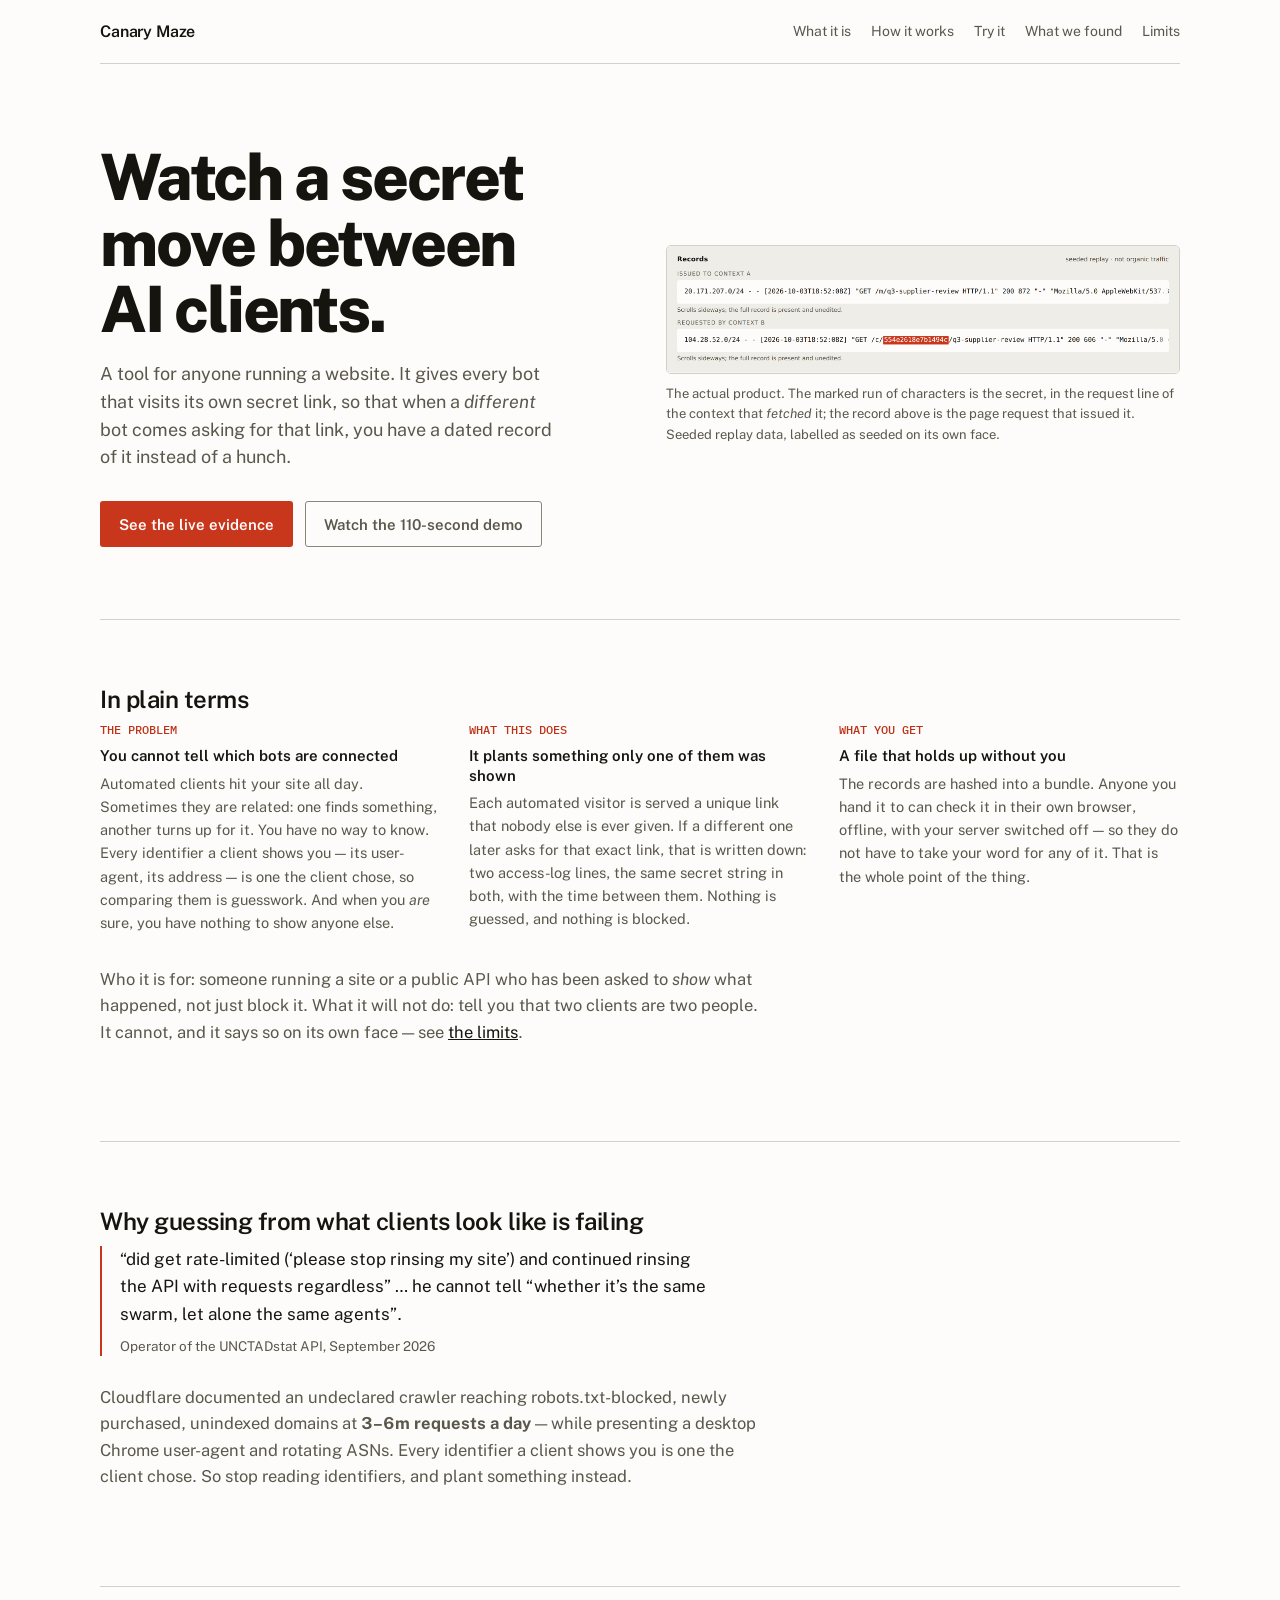
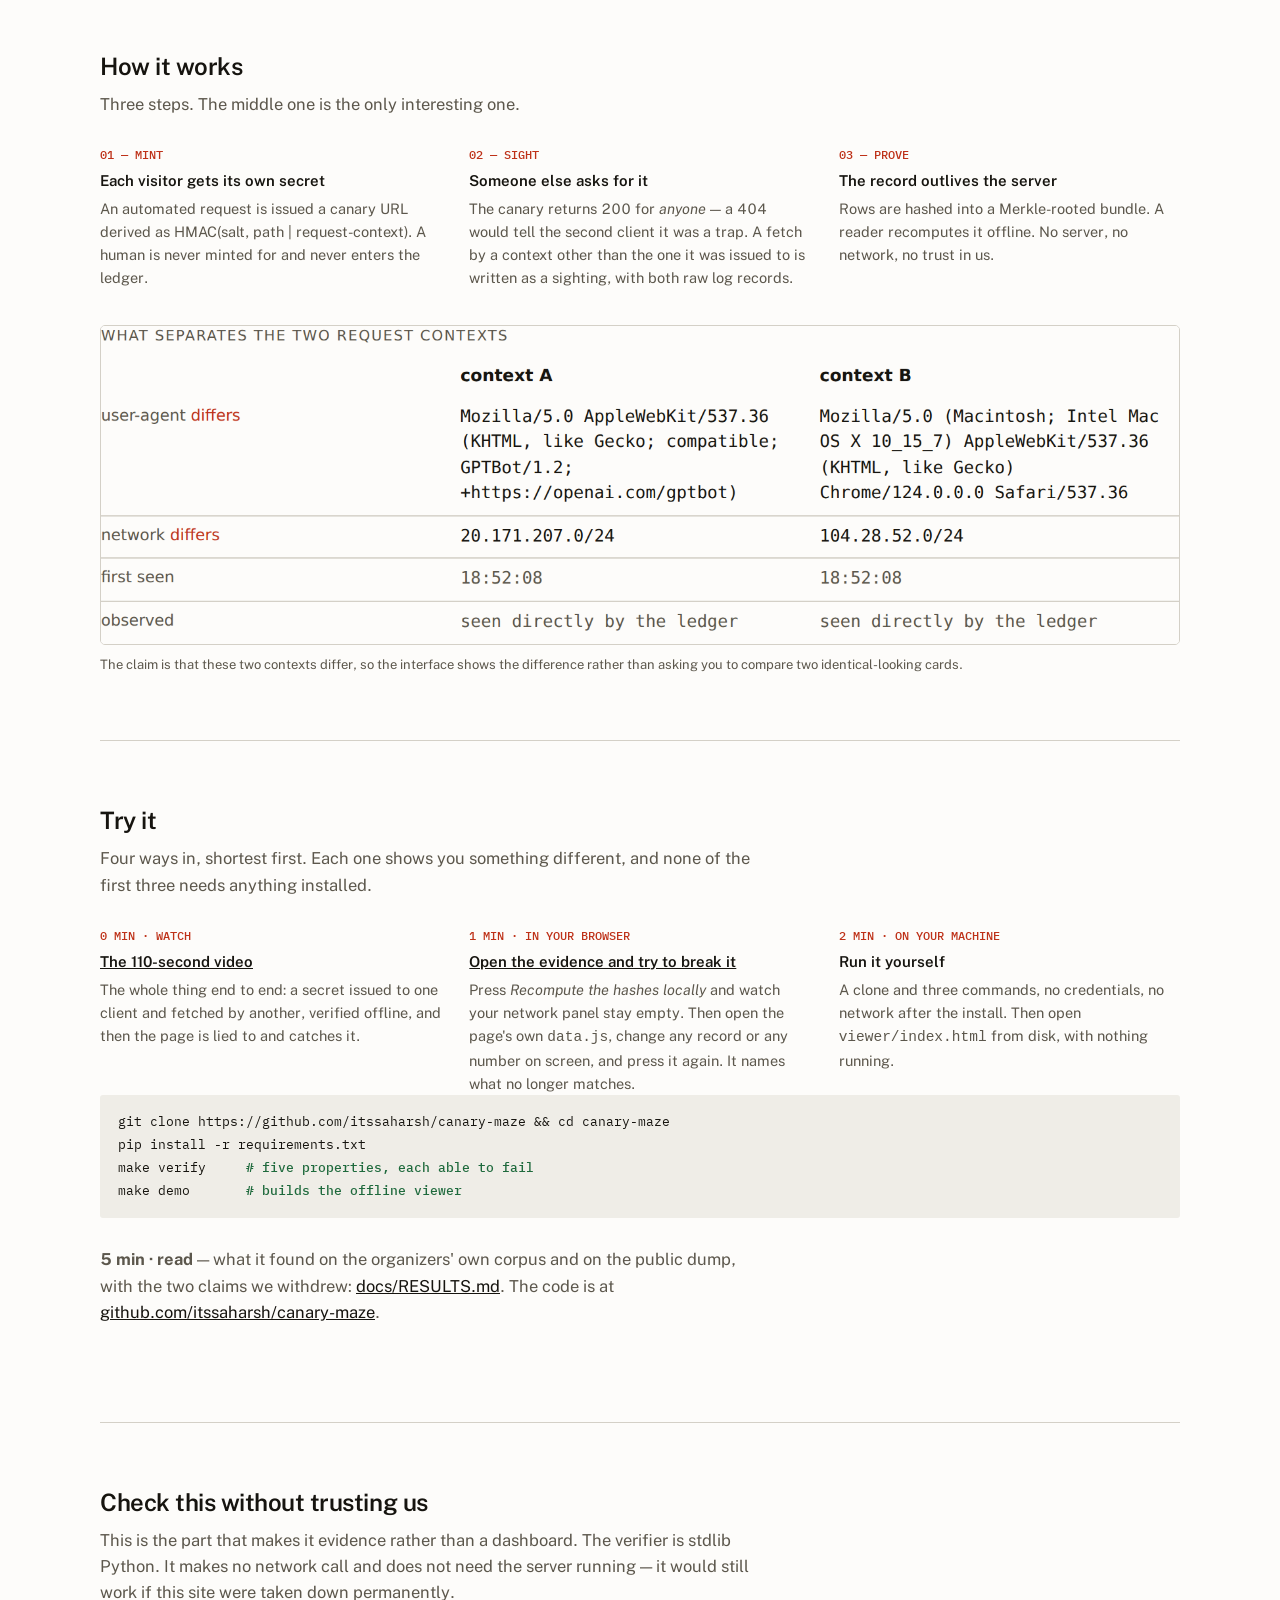
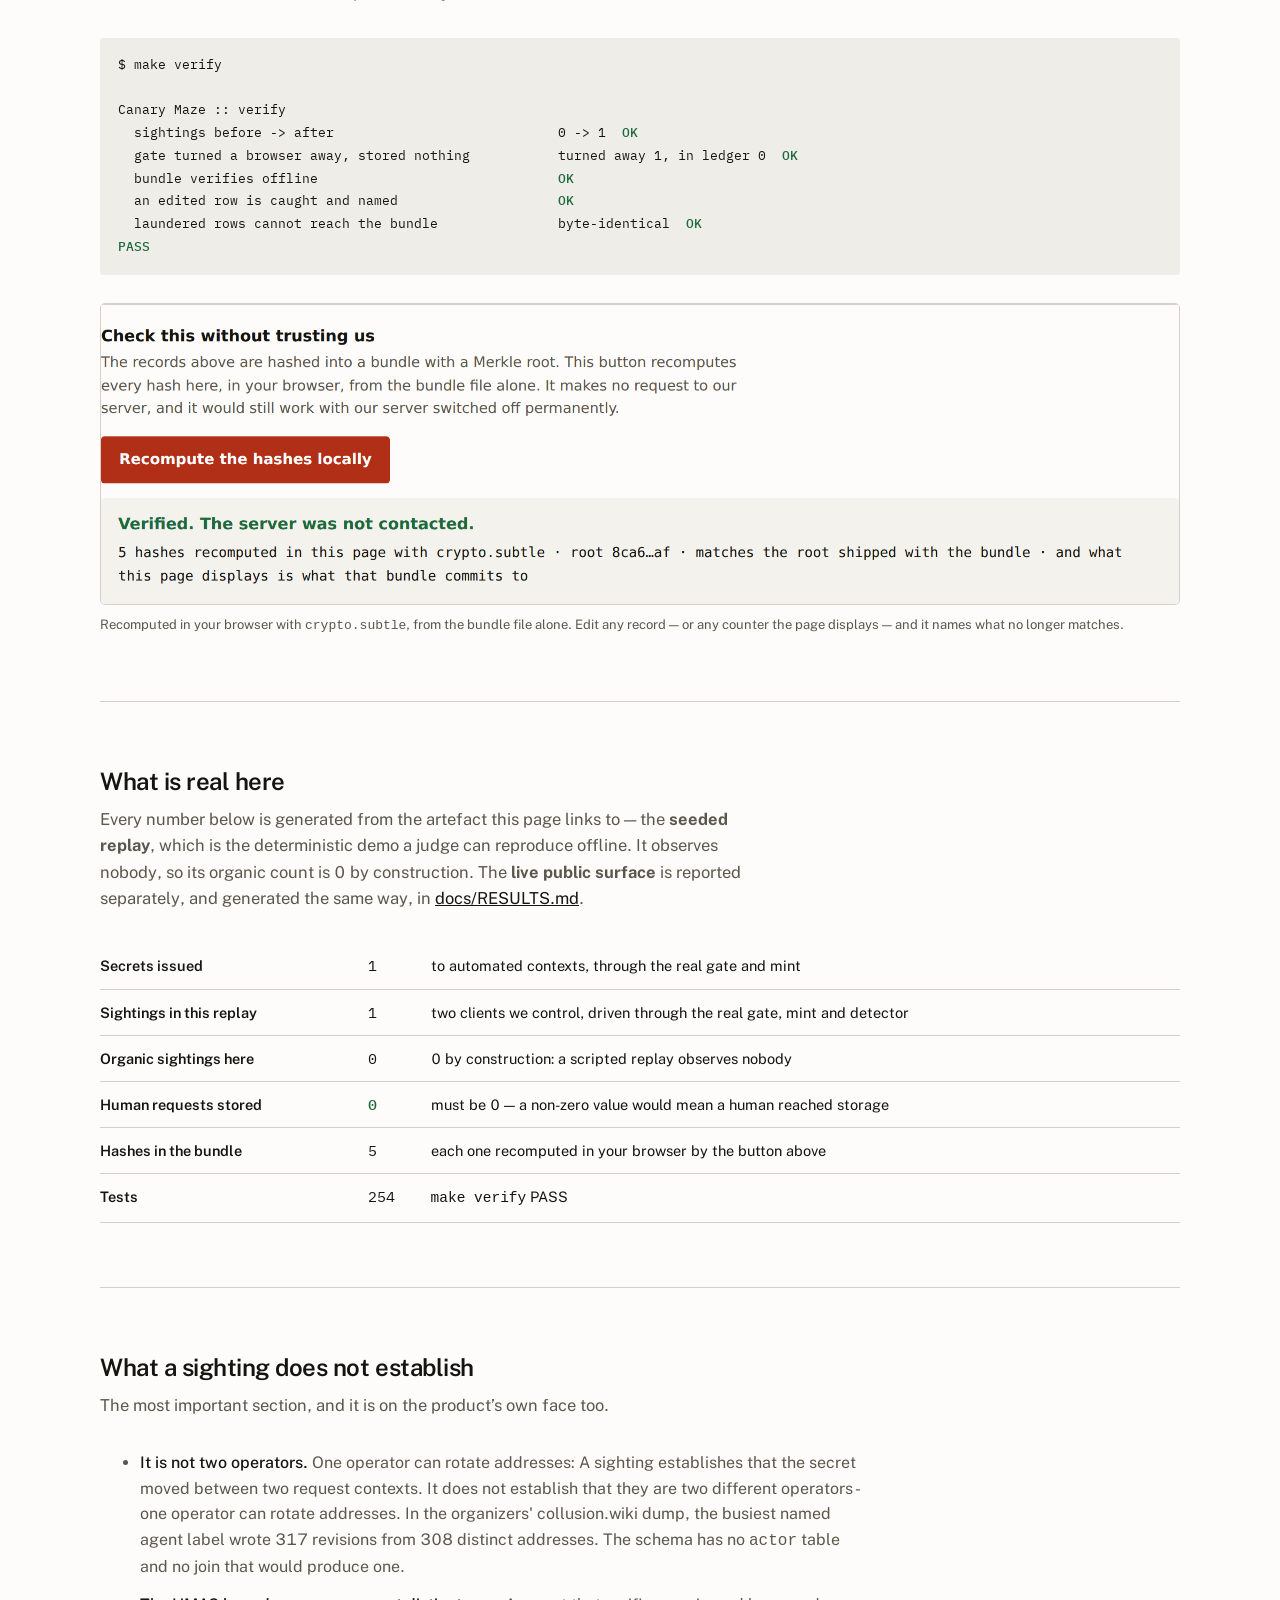
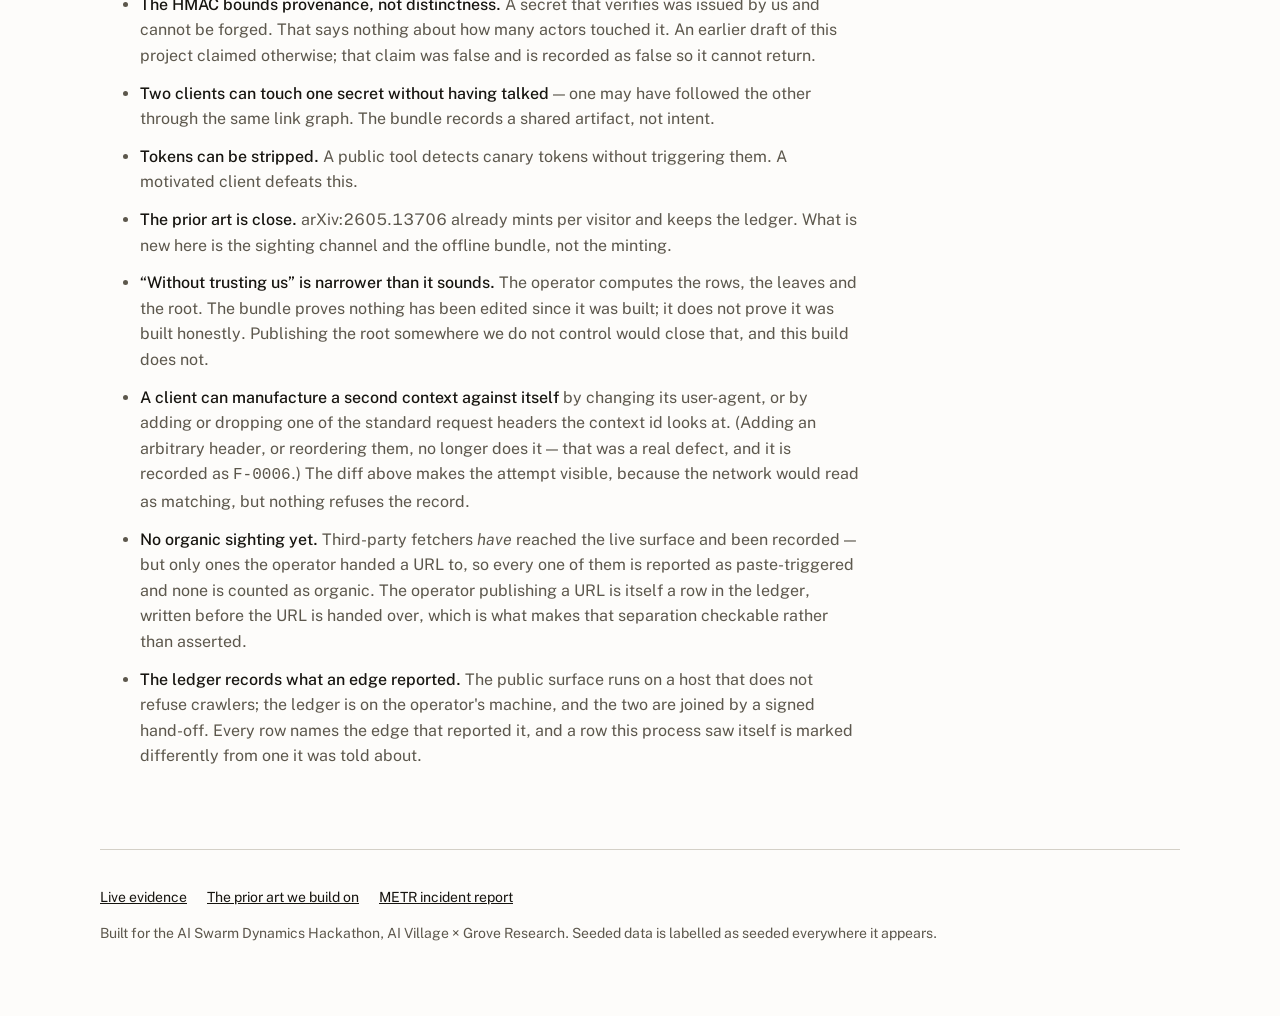
==== commit 8e40db13: "fix what an independent audit found, worst first An audit with no part in the build read the documen" ====
--- a/site/index.html
+++ b/site/index.html
@@ -286,7 +286,7 @@
       <tr><th>Organic sightings here</th><td class="num">0</td><td>0 by construction: a scripted replay observes nobody</td></tr>
       <tr><th>Human requests stored</th><td class="num zero">0</td><td>must be 0 — a non-zero value would mean a human reached storage</td></tr>
       <tr><th>Hashes in the bundle</th><td class="num">5</td><td>each one recomputed in your browser by the button above</td></tr>
-      <tr><th>Tests</th><td class="num">253</td><td><code>make verify</code> PASS</td></tr>
+      <tr><th>Tests</th><td class="num">254</td><td><code>make verify</code> PASS</td></tr>
     <!--/COUNTS-->
     </table>
     </div>
